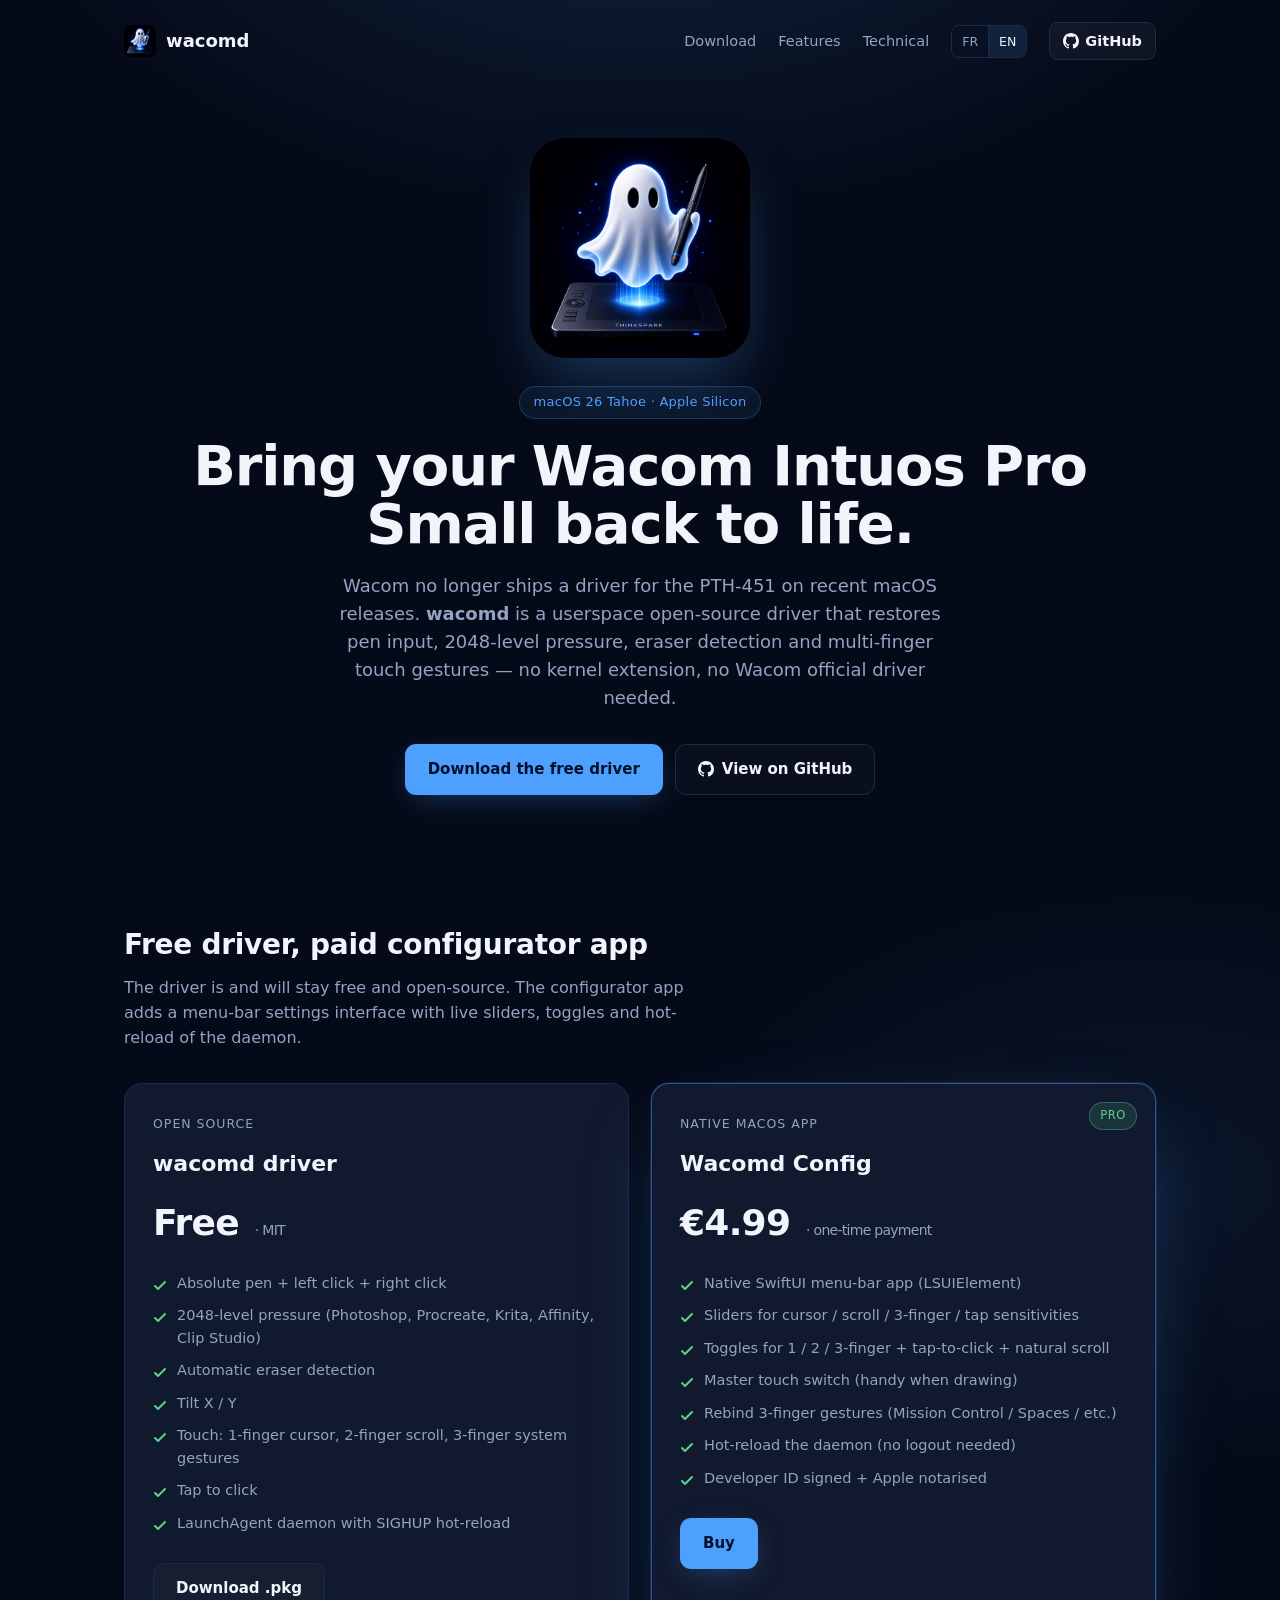
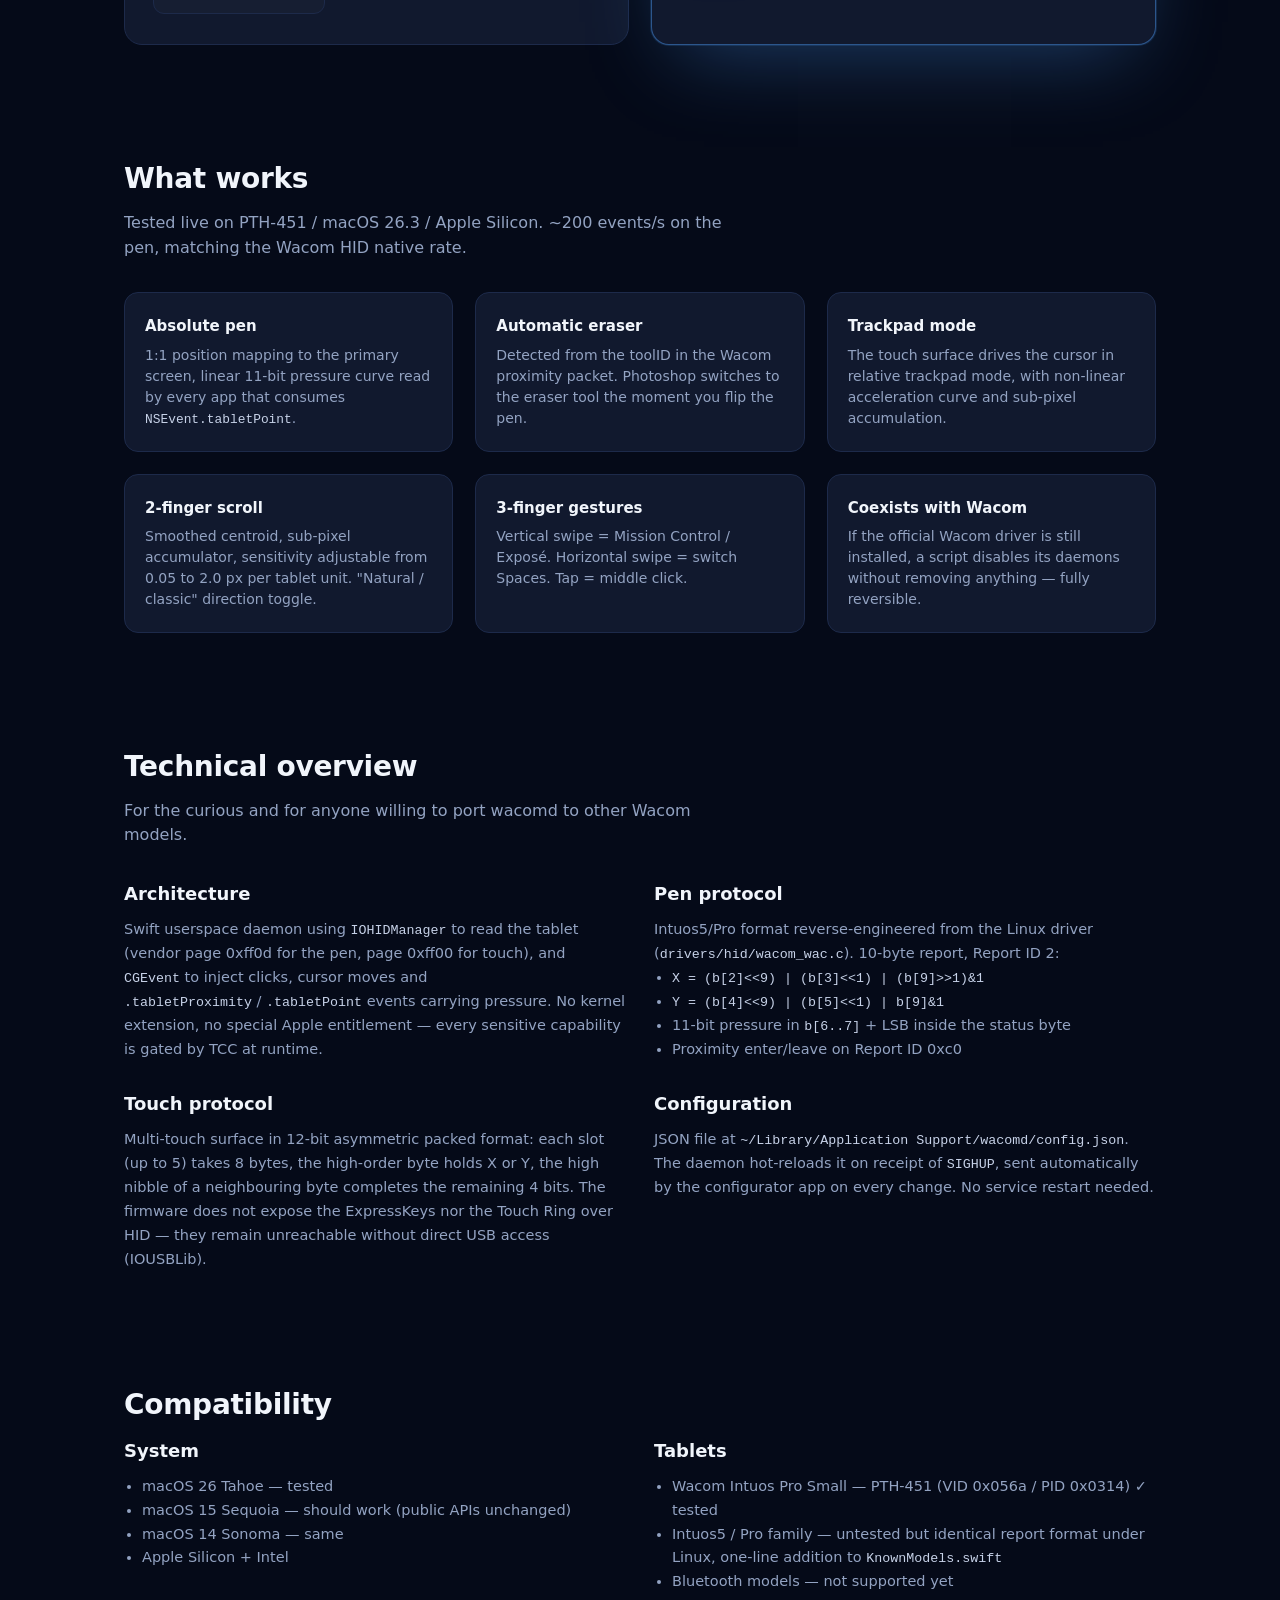
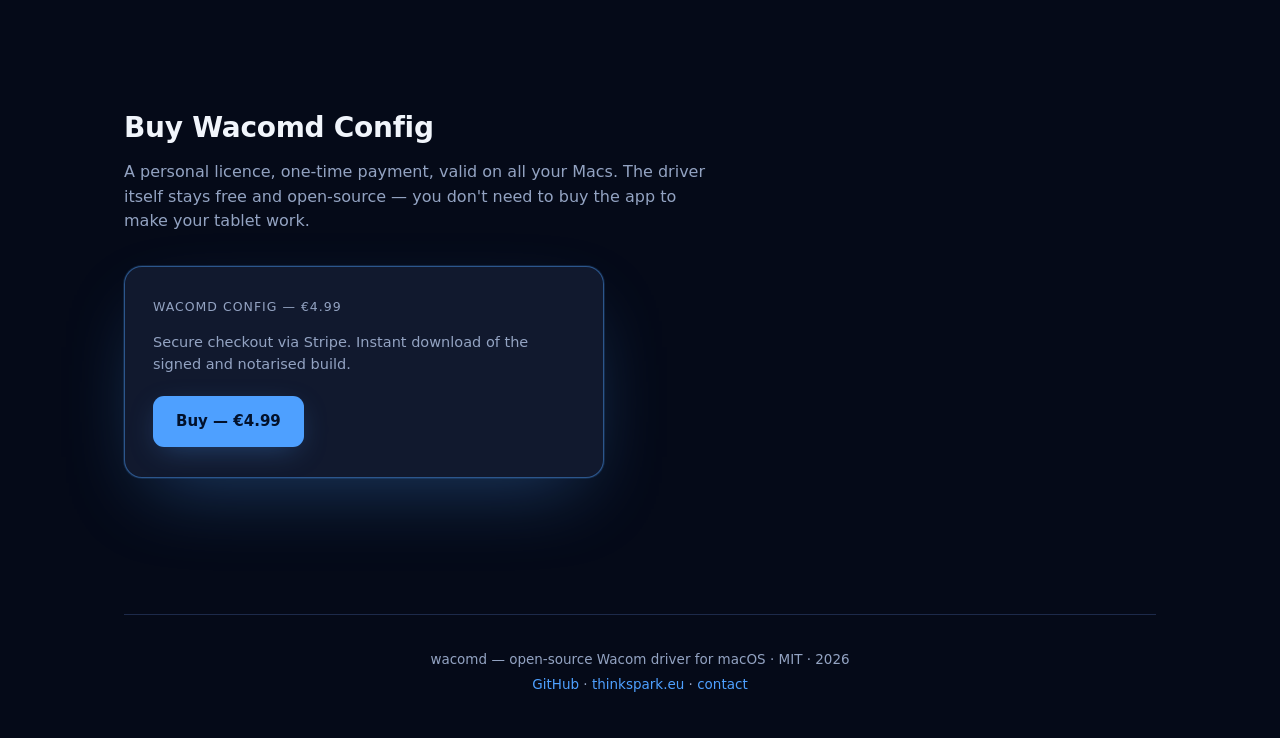
==== web/wacom_PTH-405_Driver/index.en.html @ 1474b5bf "v0.9.2: bilingual FR/EN landing page + prominent GitHub button User asked for the wacom_PTH-405_Driv" ====
<!doctype html>
<html lang="en">
<head>
<meta charset="utf-8">
<meta name="viewport" content="width=device-width,initial-scale=1">
<title>wacomd — open-source Wacom Intuos Pro Small driver for macOS Tahoe</title>
<meta name="description" content="Userspace open-source driver and configurator app for the Wacom Intuos Pro Small (PTH-451) on macOS 26 Tahoe. Pen, 2048-level pressure, eraser, 1/2/3-finger touch gestures.">
<meta property="og:title" content="wacomd — open-source Wacom PTH-451 driver for macOS Tahoe">
<meta property="og:description" content="Pen, pressure, multi-finger touch. Free driver, paid configurator app.">
<meta property="og:image" content="ghost.png">
<meta property="og:type" content="website">
<link rel="icon" href="ghost.png" type="image/png">
<link rel="alternate" hreflang="fr" href="./index.html">
<link rel="alternate" hreflang="en" href="./index.en.html">
<style>
  :root {
    --bg: #050a18;
    --bg-soft: #0c1428;
    --card: #11192e;
    --border: #1d2a4a;
    --accent: #4ea0ff;
    --accent-glow: rgba(78,160,255,0.35);
    --text: #f1f5fb;
    --muted: #93a3c2;
    --good: #59d28e;
  }
  * { box-sizing: border-box; margin: 0; padding: 0; }
  html { scroll-behavior: smooth; }
  body {
    font: 16px/1.55 -apple-system, BlinkMacSystemFont, "SF Pro Text", "Inter", system-ui, sans-serif;
    color: var(--text);
    background:
      radial-gradient(1100px 700px at 50% -200px, rgba(78,160,255,0.18), transparent 60%),
      radial-gradient(800px 500px at 90% 30%, rgba(78,160,255,0.08), transparent 60%),
      var(--bg);
    min-height: 100vh;
  }
  a { color: var(--accent); text-decoration: none; }
  a:hover { text-decoration: underline; }
  code, pre {
    font-family: ui-monospace, "SF Mono", "JetBrains Mono", Menlo, monospace;
    font-size: 0.92em;
    color: #c7d2e8;
  }
  pre {
    background: var(--bg-soft);
    border: 1px solid var(--border);
    border-radius: 10px;
    padding: 18px 20px;
    overflow-x: auto;
  }

  .wrap { max-width: 1080px; margin: 0 auto; padding: 0 24px; }
  header.top {
    padding: 22px 0;
    display: flex; align-items: center; justify-content: space-between;
  }
  header.top a.logo {
    display: flex; align-items: center; gap: 10px;
    color: var(--text); font-weight: 600; font-size: 18px;
  }
  header.top a.logo img { width: 32px; height: 32px; border-radius: 7px; }
  header.top nav { display: flex; gap: 22px; font-size: 14.5px; align-items: center; }
  header.top nav a { color: var(--muted); }
  header.top nav a:hover { color: var(--text); text-decoration: none; }
  header.top nav a.github {
    display: inline-flex; align-items: center; gap: 6px;
    color: var(--text);
    background: rgba(255,255,255,0.04);
    border: 1px solid var(--border);
    padding: 7px 13px;
    border-radius: 9px;
    font-weight: 600;
  }
  header.top nav a.github:hover { background: rgba(255,255,255,0.08); border-color: #2c3d63; }
  header.top nav a.github svg { width: 16px; height: 16px; }
  .lang-switch {
    display: inline-flex; gap: 0;
    border: 1px solid var(--border);
    border-radius: 8px;
    overflow: hidden;
    font-size: 12.5px;
  }
  .lang-switch a {
    color: var(--muted);
    padding: 6px 10px;
    border-right: 1px solid var(--border);
  }
  .lang-switch a:last-child { border-right: none; }
  .lang-switch a.active {
    color: var(--text);
    background: rgba(78,160,255,0.12);
  }

  .hero { padding: 56px 0 72px; text-align: center; }
  .hero .mascot {
    width: 220px; height: 220px;
    border-radius: 36px;
    box-shadow: 0 25px 60px -10px var(--accent-glow), 0 8px 24px rgba(0,0,0,0.5);
    margin: 0 auto 28px;
    display: block;
  }
  .hero .tag {
    display: inline-block;
    color: var(--accent);
    background: rgba(78,160,255,0.08);
    border: 1px solid rgba(78,160,255,0.25);
    border-radius: 999px;
    padding: 5px 14px;
    font-size: 13px;
    letter-spacing: 0.02em;
    margin-bottom: 18px;
  }
  .hero h1 {
    font-size: clamp(34px, 5vw, 56px);
    line-height: 1.05;
    letter-spacing: -0.02em;
    font-weight: 700;
    margin-bottom: 18px;
  }
  .hero p.lead {
    font-size: 18px;
    color: var(--muted);
    max-width: 640px;
    margin: 0 auto 32px;
  }
  .hero .ctas { display: flex; gap: 12px; justify-content: center; flex-wrap: wrap; }
  .btn {
    display: inline-flex; align-items: center; gap: 8px;
    padding: 13px 22px;
    border-radius: 11px;
    font-weight: 600;
    font-size: 15px;
    border: 1px solid transparent;
    transition: transform 0.08s ease, box-shadow 0.2s ease, background 0.2s ease;
  }
  .btn:hover { text-decoration: none; transform: translateY(-1px); }
  .btn-primary {
    background: var(--accent);
    color: #02112b;
    box-shadow: 0 8px 30px -8px var(--accent-glow);
  }
  .btn-primary:hover { background: #7bb6ff; }
  .btn-ghost {
    color: var(--text);
    border-color: var(--border);
    background: rgba(255,255,255,0.02);
  }
  .btn-ghost:hover { background: rgba(255,255,255,0.05); border-color: #2c3d63; }

  section { padding: 56px 0; }
  section h2 {
    font-size: 28px;
    font-weight: 700;
    letter-spacing: -0.01em;
    margin-bottom: 10px;
  }
  section .sub { color: var(--muted); margin-bottom: 32px; max-width: 600px; }

  .pricing { display: grid; grid-template-columns: 1fr 1fr; gap: 22px; }
  @media (max-width: 720px) { .pricing { grid-template-columns: 1fr; } }
  .price-card {
    background: var(--card);
    border: 1px solid var(--border);
    border-radius: 18px;
    padding: 30px 28px;
    position: relative;
  }
  .price-card .label {
    font-size: 12.5px;
    text-transform: uppercase;
    letter-spacing: 0.08em;
    color: var(--muted);
    margin-bottom: 14px;
  }
  .price-card h3 { font-size: 22px; margin-bottom: 8px; }
  .price-card .price {
    font-size: 36px; font-weight: 700; letter-spacing: -0.02em;
    margin: 14px 0;
  }
  .price-card .price small {
    font-size: 14px; font-weight: 400; color: var(--muted);
    margin-left: 4px;
  }
  .price-card ul { list-style: none; margin: 16px 0 24px; }
  .price-card ul li {
    color: var(--muted);
    padding: 5px 0 5px 24px;
    position: relative;
    font-size: 14.5px;
  }
  .price-card ul li::before {
    content: ""; position: absolute; left: 0; top: 12px;
    width: 14px; height: 14px;
    background: var(--good);
    -webkit-mask: url("data:image/svg+xml;utf8,<svg viewBox='0 0 14 14' xmlns='http://www.w3.org/2000/svg'><path d='M2 7l3 3 7-7' stroke='black' stroke-width='2' fill='none' stroke-linecap='round' stroke-linejoin='round'/></svg>") center/contain no-repeat;
            mask: url("data:image/svg+xml;utf8,<svg viewBox='0 0 14 14' xmlns='http://www.w3.org/2000/svg'><path d='M2 7l3 3 7-7' stroke='black' stroke-width='2' fill='none' stroke-linecap='round' stroke-linejoin='round'/></svg>") center/contain no-repeat;
  }
  .price-card.featured {
    border-color: rgba(78,160,255,0.45);
    box-shadow: 0 0 0 1px rgba(78,160,255,0.15), 0 30px 80px -25px var(--accent-glow);
  }
  .price-card .badge {
    position: absolute; top: 18px; right: 18px;
    background: rgba(89,210,142,0.15); color: var(--good);
    border: 1px solid rgba(89,210,142,0.35);
    border-radius: 999px;
    font-size: 11.5px; letter-spacing: 0.05em;
    padding: 4px 10px;
    text-transform: uppercase;
  }

  .features { display: grid; grid-template-columns: 1fr 1fr 1fr; gap: 22px; }
  @media (max-width: 720px) { .features { grid-template-columns: 1fr; } }
  .feature {
    background: var(--card);
    border: 1px solid var(--border);
    border-radius: 14px;
    padding: 22px 20px;
  }
  .feature h4 { font-size: 15px; margin-bottom: 6px; }
  .feature p { font-size: 14px; color: var(--muted); line-height: 1.5; }

  .tech-grid {
    display: grid; grid-template-columns: 1fr 1fr; gap: 28px;
  }
  @media (max-width: 720px) { .tech-grid { grid-template-columns: 1fr; } }
  .tech-grid h3 { font-size: 18px; margin-bottom: 10px; }
  .tech-grid p, .tech-grid li { font-size: 14.5px; color: var(--muted); line-height: 1.65; }
  .tech-grid ul { margin-left: 18px; }

  footer {
    border-top: 1px solid var(--border);
    margin-top: 80px;
    padding: 30px 0 40px;
    color: var(--muted);
    font-size: 13.5px;
    text-align: center;
  }
  footer p { margin: 4px 0; }
</style>
</head>
<body>

<div class="wrap">

  <header class="top">
    <a class="logo" href="#"><img src="ghost.png" alt=""> wacomd</a>
    <nav>
      <a href="#download">Download</a>
      <a href="#features">Features</a>
      <a href="#tech">Technical</a>
      <div class="lang-switch">
        <a href="index.html">FR</a>
        <a href="index.en.html" class="active">EN</a>
      </div>
      <a href="https://github.com/yanickb/wacomd" target="_blank" rel="noopener" class="github">
        <svg viewBox="0 0 16 16" fill="currentColor"><path d="M8 0C3.58 0 0 3.58 0 8c0 3.54 2.29 6.53 5.47 7.59.4.07.55-.17.55-.38 0-.19-.01-.82-.01-1.49-2.01.37-2.53-.49-2.69-.94-.09-.23-.48-.94-.82-1.13-.28-.15-.68-.52-.01-.53.63-.01 1.08.58 1.23.82.72 1.21 1.87.87 2.33.66.07-.52.28-.87.51-1.07-1.78-.2-3.64-.89-3.64-3.95 0-.87.31-1.59.82-2.15-.08-.2-.36-1.02.08-2.12 0 0 .67-.21 2.2.82.64-.18 1.32-.27 2-.27.68 0 1.36.09 2 .27 1.53-1.04 2.2-.82 2.2-.82.44 1.1.16 1.92.08 2.12.51.56.82 1.27.82 2.15 0 3.07-1.87 3.75-3.65 3.95.29.25.54.73.54 1.48 0 1.07-.01 1.93-.01 2.2 0 .21.15.46.55.38A8.013 8.013 0 0016 8c0-4.42-3.58-8-8-8z"/></svg>
        GitHub
      </a>
    </nav>
  </header>

  <section class="hero">
    <img class="mascot" src="ghost.png" alt="">
    <span class="tag">macOS 26 Tahoe · Apple Silicon</span>
    <h1>Bring your Wacom Intuos Pro Small back to life.</h1>
    <p class="lead">
      Wacom no longer ships a driver for the PTH-451 on recent macOS releases.
      <strong>wacomd</strong> is a userspace open-source driver that restores
      pen input, 2048-level pressure, eraser detection and multi-finger touch
      gestures — no kernel extension, no Wacom official driver needed.
    </p>
    <div class="ctas">
      <a class="btn btn-primary" href="#download">Download the free driver</a>
      <a class="btn btn-ghost" href="https://github.com/yanickb/wacomd" target="_blank" rel="noopener">
        <svg viewBox="0 0 16 16" fill="currentColor" style="width:16px;height:16px;"><path d="M8 0C3.58 0 0 3.58 0 8c0 3.54 2.29 6.53 5.47 7.59.4.07.55-.17.55-.38 0-.19-.01-.82-.01-1.49-2.01.37-2.53-.49-2.69-.94-.09-.23-.48-.94-.82-1.13-.28-.15-.68-.52-.01-.53.63-.01 1.08.58 1.23.82.72 1.21 1.87.87 2.33.66.07-.52.28-.87.51-1.07-1.78-.2-3.64-.89-3.64-3.95 0-.87.31-1.59.82-2.15-.08-.2-.36-1.02.08-2.12 0 0 .67-.21 2.2.82.64-.18 1.32-.27 2-.27.68 0 1.36.09 2 .27 1.53-1.04 2.2-.82 2.2-.82.44 1.1.16 1.92.08 2.12.51.56.82 1.27.82 2.15 0 3.07-1.87 3.75-3.65 3.95.29.25.54.73.54 1.48 0 1.07-.01 1.93-.01 2.2 0 .21.15.46.55.38A8.013 8.013 0 0016 8c0-4.42-3.58-8-8-8z"/></svg>
        View on GitHub
      </a>
    </div>
  </section>

  <section id="download">
    <h2>Free driver, paid configurator app</h2>
    <p class="sub">
      The driver is and will stay free and open-source. The configurator app
      adds a menu-bar settings interface with live sliders, toggles and
      hot-reload of the daemon.
    </p>

    <div class="pricing">

      <div class="price-card">
        <div class="label">Open Source</div>
        <h3>wacomd driver</h3>
        <div class="price">Free <small>· MIT</small></div>
        <ul>
          <li>Absolute pen + left click + right click</li>
          <li>2048-level pressure (Photoshop, Procreate, Krita, Affinity, Clip Studio)</li>
          <li>Automatic eraser detection</li>
          <li>Tilt X / Y</li>
          <li>Touch: 1-finger cursor, 2-finger scroll, 3-finger system gestures</li>
          <li>Tap to click</li>
          <li>LaunchAgent daemon with SIGHUP hot-reload</li>
        </ul>
        <a class="btn btn-ghost" href="wacomd-latest.pkg" download>Download&nbsp;.pkg</a>
      </div>

      <div class="price-card featured">
        <div class="badge">Pro</div>
        <div class="label">Native macOS app</div>
        <h3>Wacomd&nbsp;Config</h3>
        <div class="price">€4.99 <small>· one-time payment</small></div>
        <ul>
          <li>Native SwiftUI menu-bar app (LSUIElement)</li>
          <li>Sliders for cursor / scroll / 3-finger / tap sensitivities</li>
          <li>Toggles for 1 / 2 / 3-finger + tap-to-click + natural scroll</li>
          <li>Master touch switch (handy when drawing)</li>
          <li>Rebind 3-finger gestures (Mission Control / Spaces / etc.)</li>
          <li>Hot-reload the daemon (no logout needed)</li>
          <li>Developer ID signed + Apple notarised</li>
        </ul>
        <a class="btn btn-primary" href="#buy">Buy</a>
      </div>

    </div>
  </section>

  <section id="features">
    <h2>What works</h2>
    <p class="sub">Tested live on PTH-451 / macOS 26.3 / Apple Silicon. ~200 events/s on the pen, matching the Wacom HID native rate.</p>

    <div class="features">
      <div class="feature">
        <h4>Absolute pen</h4>
        <p>1:1 position mapping to the primary screen, linear 11-bit pressure curve read by every app that consumes <code>NSEvent.tabletPoint</code>.</p>
      </div>
      <div class="feature">
        <h4>Automatic eraser</h4>
        <p>Detected from the toolID in the Wacom proximity packet. Photoshop switches to the eraser tool the moment you flip the pen.</p>
      </div>
      <div class="feature">
        <h4>Trackpad mode</h4>
        <p>The touch surface drives the cursor in relative trackpad mode, with non-linear acceleration curve and sub-pixel accumulation.</p>
      </div>
      <div class="feature">
        <h4>2-finger scroll</h4>
        <p>Smoothed centroid, sub-pixel accumulator, sensitivity adjustable from 0.05 to 2.0 px per tablet unit. "Natural / classic" direction toggle.</p>
      </div>
      <div class="feature">
        <h4>3-finger gestures</h4>
        <p>Vertical swipe = Mission Control / Exposé. Horizontal swipe = switch Spaces. Tap = middle click.</p>
      </div>
      <div class="feature">
        <h4>Coexists with Wacom</h4>
        <p>If the official Wacom driver is still installed, a script disables its daemons without removing anything — fully reversible.</p>
      </div>
    </div>
  </section>

  <section id="tech">
    <h2>Technical overview</h2>
    <p class="sub">For the curious and for anyone willing to port wacomd to other Wacom models.</p>

    <div class="tech-grid">

      <div>
        <h3>Architecture</h3>
        <p>
          Swift userspace daemon using <code>IOHIDManager</code> to read the
          tablet (vendor page 0xff0d for the pen, page 0xff00 for touch),
          and <code>CGEvent</code> to inject clicks, cursor moves and
          <code>.tabletProximity</code>&nbsp;/&nbsp;<code>.tabletPoint</code>
          events carrying pressure. No kernel extension, no special Apple
          entitlement — every sensitive capability is gated by TCC at runtime.
        </p>
      </div>

      <div>
        <h3>Pen protocol</h3>
        <p>
          Intuos5/Pro format reverse-engineered from the Linux driver
          (<code>drivers/hid/wacom_wac.c</code>). 10-byte report, Report ID 2:
        </p>
        <ul>
          <li><code>X = (b[2]&lt;&lt;9) | (b[3]&lt;&lt;1) | (b[9]&gt;&gt;1)&amp;1</code></li>
          <li><code>Y = (b[4]&lt;&lt;9) | (b[5]&lt;&lt;1) | b[9]&amp;1</code></li>
          <li>11-bit pressure in <code>b[6..7]</code> + LSB inside the status byte</li>
          <li>Proximity enter/leave on Report ID 0xc0</li>
        </ul>
      </div>

      <div>
        <h3>Touch protocol</h3>
        <p>
          Multi-touch surface in 12-bit asymmetric packed format: each slot
          (up to 5) takes 8 bytes, the high-order byte holds X or Y, the
          high nibble of a neighbouring byte completes the remaining 4 bits.
          The firmware does not expose the ExpressKeys nor the Touch Ring
          over HID — they remain unreachable without direct USB access
          (IOUSBLib).
        </p>
      </div>

      <div>
        <h3>Configuration</h3>
        <p>
          JSON file at <code>~/Library/Application Support/wacomd/config.json</code>.
          The daemon hot-reloads it on receipt of <code>SIGHUP</code>, sent
          automatically by the configurator app on every change.
          No service restart needed.
        </p>
      </div>

    </div>
  </section>

  <section>
    <h2>Compatibility</h2>
    <div class="tech-grid">
      <div>
        <h3>System</h3>
        <ul>
          <li>macOS&nbsp;26 Tahoe — tested</li>
          <li>macOS&nbsp;15 Sequoia — should work (public APIs unchanged)</li>
          <li>macOS&nbsp;14 Sonoma — same</li>
          <li>Apple Silicon&nbsp;+ Intel</li>
        </ul>
      </div>
      <div>
        <h3>Tablets</h3>
        <ul>
          <li>Wacom Intuos Pro Small — PTH-451 (VID 0x056a / PID 0x0314) ✓ tested</li>
          <li>Intuos5&nbsp;/&nbsp;Pro family — untested but identical report format under Linux, one-line addition to <code>KnownModels.swift</code></li>
          <li>Bluetooth models — not supported yet</li>
        </ul>
      </div>
    </div>
  </section>

  <section id="buy">
    <h2>Buy Wacomd Config</h2>
    <p class="sub">
      A personal licence, one-time payment, valid on all your Macs.
      The driver itself stays free and open-source — you don't need to buy
      the app to make your tablet work.
    </p>
    <div class="price-card featured" style="max-width: 480px;">
      <div class="label">Wacomd Config — €4.99</div>
      <p style="color: var(--muted); font-size: 14.5px; margin-top: 6px;">
        Secure checkout via Stripe.
        Instant download of the signed and notarised build.
      </p>
      <a class="btn btn-primary" style="margin-top: 20px;" href="https://buy.stripe.com/PLACEHOLDER_LINK">Buy — €4.99</a>
    </div>
  </section>

  <footer>
    <p>wacomd — open-source Wacom driver for macOS · MIT · 2026</p>
    <p>
      <a href="https://github.com/yanickb/wacomd">GitHub</a> ·
      <a href="https://app.thinkspark.eu/">thinkspark.eu</a> ·
      <a href="mailto:yanick.blancho@gmail.com">contact</a>
    </p>
  </footer>

</div>

</body>
</html>
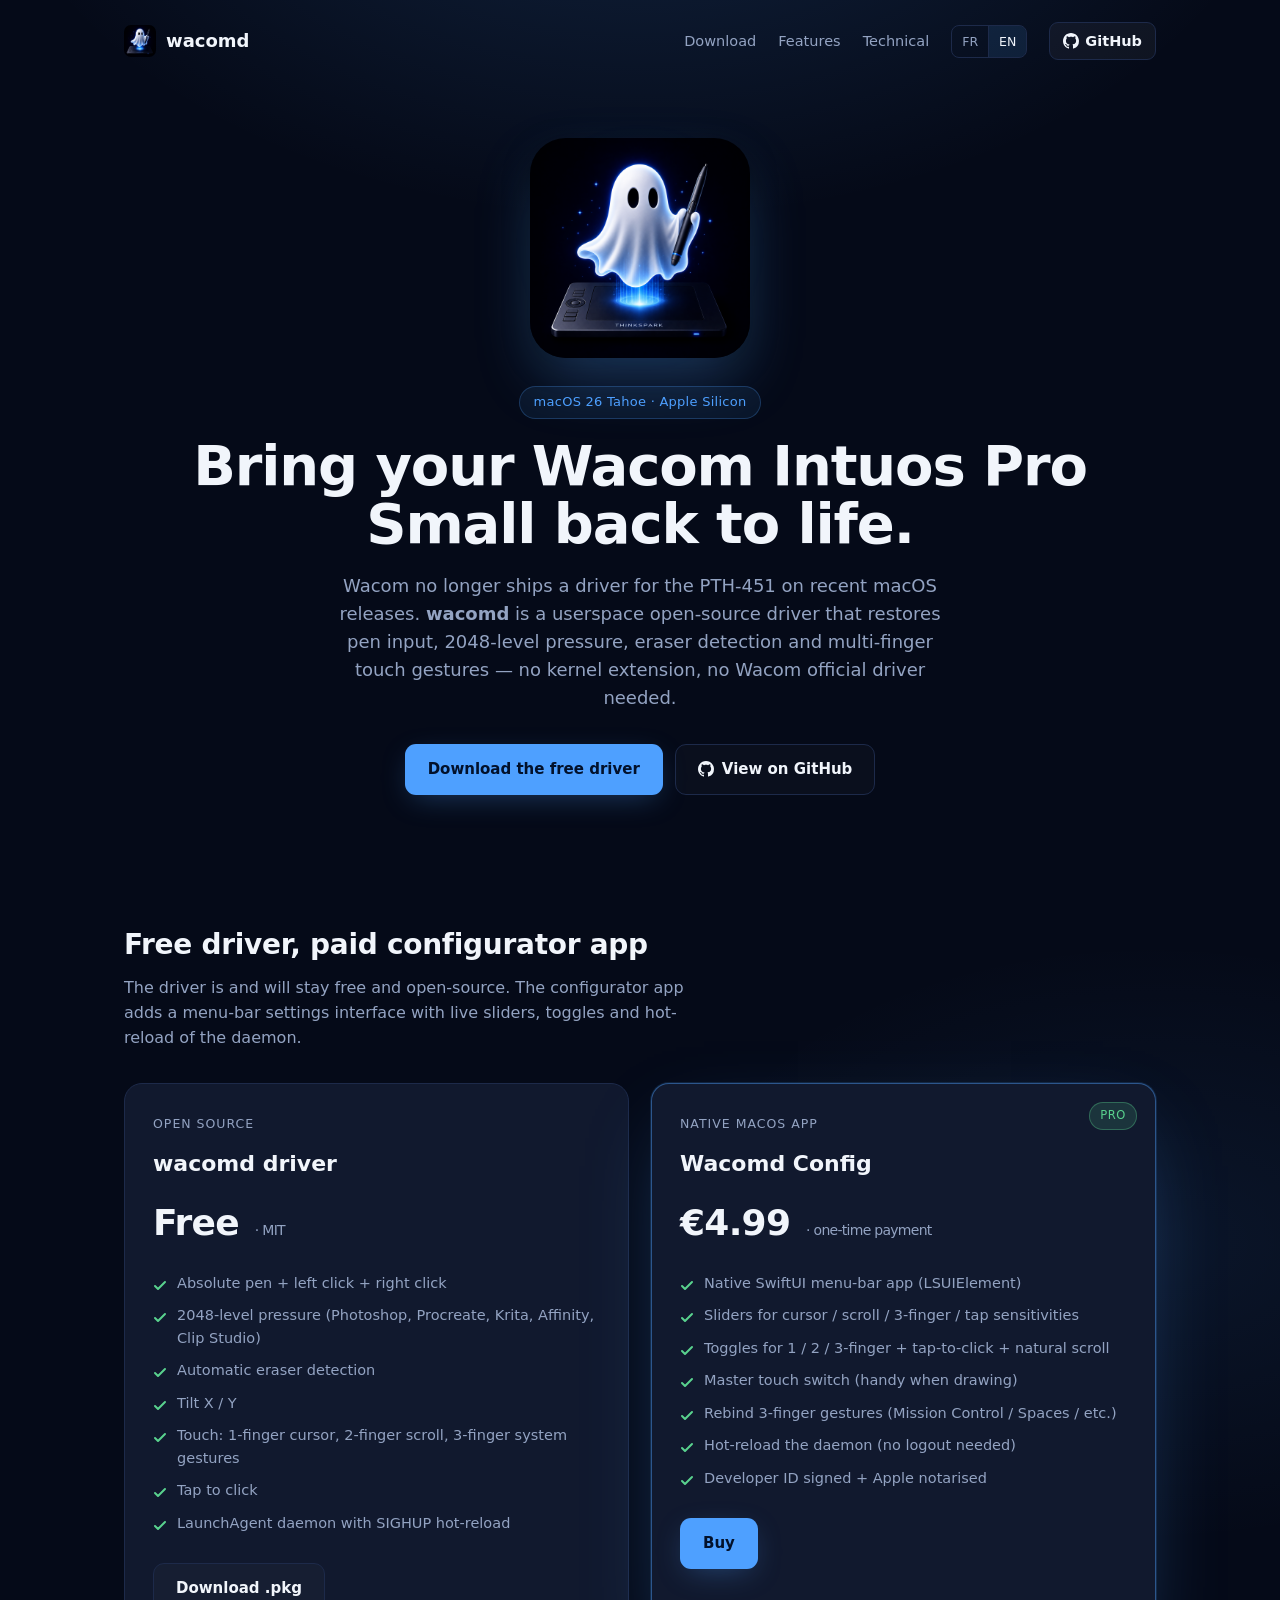
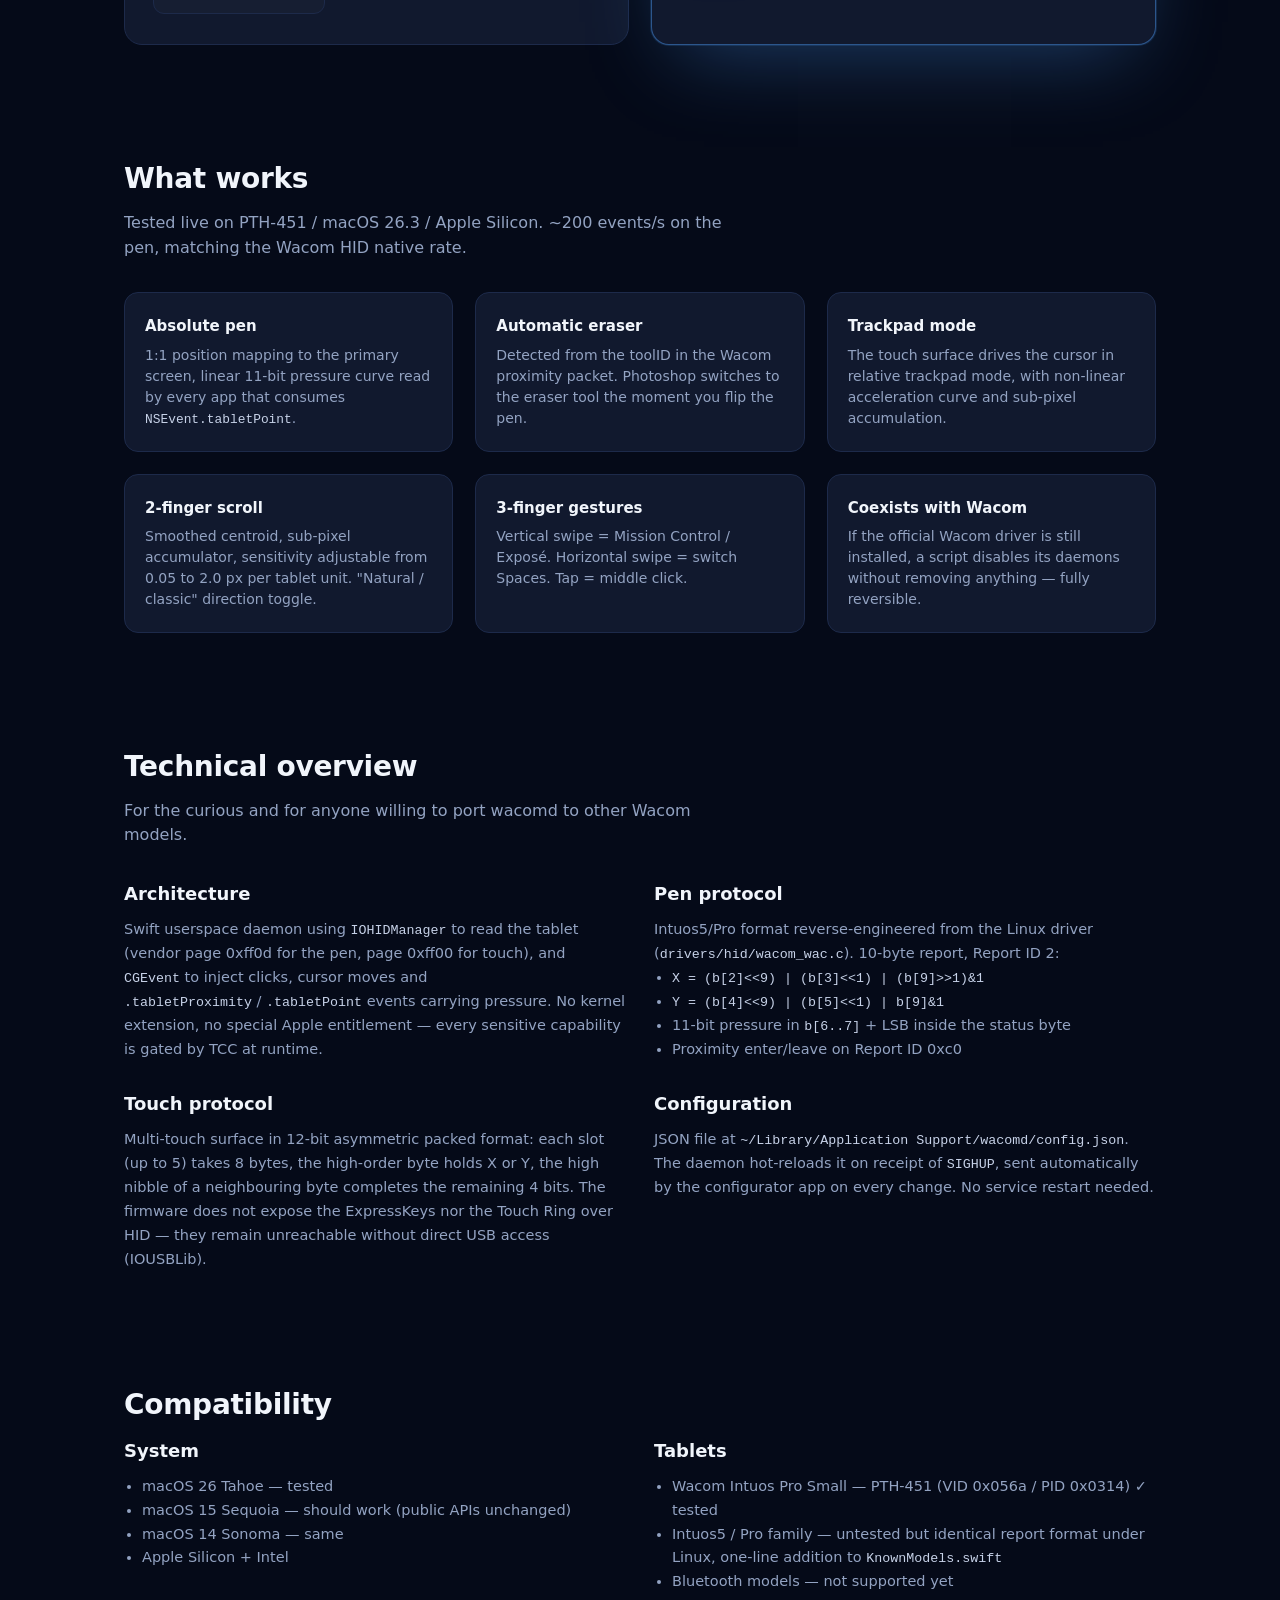
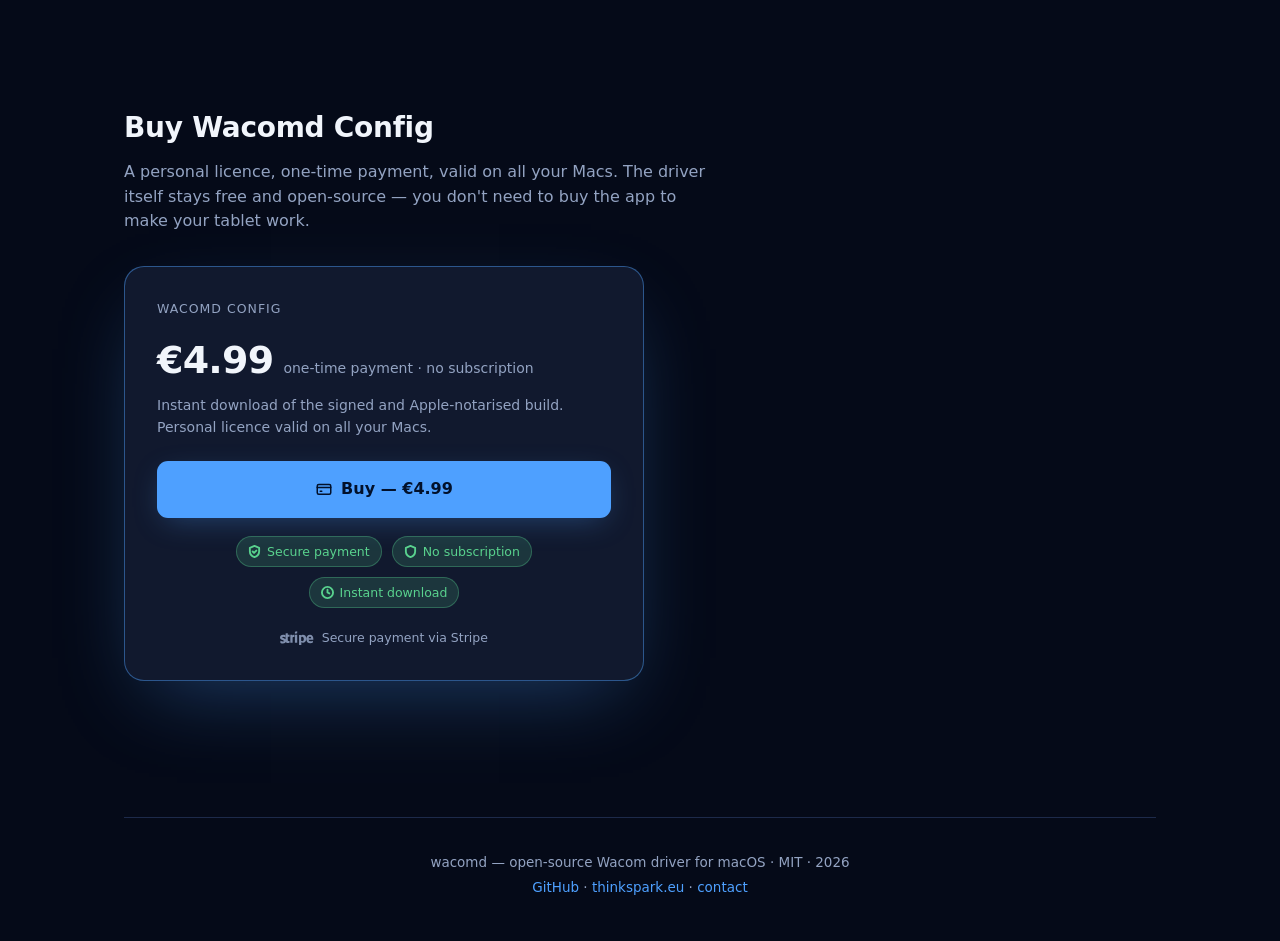
==== commit 3ce4be42: "v0.9.3: landing polish — elegant animations + Stripe wiring Major UI/UX pass on the wacom_PTH-405_Dr" ====
--- a/web/wacom_PTH-405_Driver/index.en.html
+++ b/web/wacom_PTH-405_Driver/index.en.html
@@ -9,236 +9,12 @@
 <meta property="og:description" content="Pen, pressure, multi-finger touch. Free driver, paid configurator app.">
 <meta property="og:image" content="ghost.png">
 <meta property="og:type" content="website">
+<meta name="theme-color" content="#050a18">
 <link rel="icon" href="ghost.png" type="image/png">
 <link rel="alternate" hreflang="fr" href="./index.html">
 <link rel="alternate" hreflang="en" href="./index.en.html">
-<style>
-  :root {
-    --bg: #050a18;
-    --bg-soft: #0c1428;
-    --card: #11192e;
-    --border: #1d2a4a;
-    --accent: #4ea0ff;
-    --accent-glow: rgba(78,160,255,0.35);
-    --text: #f1f5fb;
-    --muted: #93a3c2;
-    --good: #59d28e;
-  }
-  * { box-sizing: border-box; margin: 0; padding: 0; }
-  html { scroll-behavior: smooth; }
-  body {
-    font: 16px/1.55 -apple-system, BlinkMacSystemFont, "SF Pro Text", "Inter", system-ui, sans-serif;
-    color: var(--text);
-    background:
-      radial-gradient(1100px 700px at 50% -200px, rgba(78,160,255,0.18), transparent 60%),
-      radial-gradient(800px 500px at 90% 30%, rgba(78,160,255,0.08), transparent 60%),
-      var(--bg);
-    min-height: 100vh;
-  }
-  a { color: var(--accent); text-decoration: none; }
-  a:hover { text-decoration: underline; }
-  code, pre {
-    font-family: ui-monospace, "SF Mono", "JetBrains Mono", Menlo, monospace;
-    font-size: 0.92em;
-    color: #c7d2e8;
-  }
-  pre {
-    background: var(--bg-soft);
-    border: 1px solid var(--border);
-    border-radius: 10px;
-    padding: 18px 20px;
-    overflow-x: auto;
-  }
-
-  .wrap { max-width: 1080px; margin: 0 auto; padding: 0 24px; }
-  header.top {
-    padding: 22px 0;
-    display: flex; align-items: center; justify-content: space-between;
-  }
-  header.top a.logo {
-    display: flex; align-items: center; gap: 10px;
-    color: var(--text); font-weight: 600; font-size: 18px;
-  }
-  header.top a.logo img { width: 32px; height: 32px; border-radius: 7px; }
-  header.top nav { display: flex; gap: 22px; font-size: 14.5px; align-items: center; }
-  header.top nav a { color: var(--muted); }
-  header.top nav a:hover { color: var(--text); text-decoration: none; }
-  header.top nav a.github {
-    display: inline-flex; align-items: center; gap: 6px;
-    color: var(--text);
-    background: rgba(255,255,255,0.04);
-    border: 1px solid var(--border);
-    padding: 7px 13px;
-    border-radius: 9px;
-    font-weight: 600;
-  }
-  header.top nav a.github:hover { background: rgba(255,255,255,0.08); border-color: #2c3d63; }
-  header.top nav a.github svg { width: 16px; height: 16px; }
-  .lang-switch {
-    display: inline-flex; gap: 0;
-    border: 1px solid var(--border);
-    border-radius: 8px;
-    overflow: hidden;
-    font-size: 12.5px;
-  }
-  .lang-switch a {
-    color: var(--muted);
-    padding: 6px 10px;
-    border-right: 1px solid var(--border);
-  }
-  .lang-switch a:last-child { border-right: none; }
-  .lang-switch a.active {
-    color: var(--text);
-    background: rgba(78,160,255,0.12);
-  }
-
-  .hero { padding: 56px 0 72px; text-align: center; }
-  .hero .mascot {
-    width: 220px; height: 220px;
-    border-radius: 36px;
-    box-shadow: 0 25px 60px -10px var(--accent-glow), 0 8px 24px rgba(0,0,0,0.5);
-    margin: 0 auto 28px;
-    display: block;
-  }
-  .hero .tag {
-    display: inline-block;
-    color: var(--accent);
-    background: rgba(78,160,255,0.08);
-    border: 1px solid rgba(78,160,255,0.25);
-    border-radius: 999px;
-    padding: 5px 14px;
-    font-size: 13px;
-    letter-spacing: 0.02em;
-    margin-bottom: 18px;
-  }
-  .hero h1 {
-    font-size: clamp(34px, 5vw, 56px);
-    line-height: 1.05;
-    letter-spacing: -0.02em;
-    font-weight: 700;
-    margin-bottom: 18px;
-  }
-  .hero p.lead {
-    font-size: 18px;
-    color: var(--muted);
-    max-width: 640px;
-    margin: 0 auto 32px;
-  }
-  .hero .ctas { display: flex; gap: 12px; justify-content: center; flex-wrap: wrap; }
-  .btn {
-    display: inline-flex; align-items: center; gap: 8px;
-    padding: 13px 22px;
-    border-radius: 11px;
-    font-weight: 600;
-    font-size: 15px;
-    border: 1px solid transparent;
-    transition: transform 0.08s ease, box-shadow 0.2s ease, background 0.2s ease;
-  }
-  .btn:hover { text-decoration: none; transform: translateY(-1px); }
-  .btn-primary {
-    background: var(--accent);
-    color: #02112b;
-    box-shadow: 0 8px 30px -8px var(--accent-glow);
-  }
-  .btn-primary:hover { background: #7bb6ff; }
-  .btn-ghost {
-    color: var(--text);
-    border-color: var(--border);
-    background: rgba(255,255,255,0.02);
-  }
-  .btn-ghost:hover { background: rgba(255,255,255,0.05); border-color: #2c3d63; }
-
-  section { padding: 56px 0; }
-  section h2 {
-    font-size: 28px;
-    font-weight: 700;
-    letter-spacing: -0.01em;
-    margin-bottom: 10px;
-  }
-  section .sub { color: var(--muted); margin-bottom: 32px; max-width: 600px; }
-
-  .pricing { display: grid; grid-template-columns: 1fr 1fr; gap: 22px; }
-  @media (max-width: 720px) { .pricing { grid-template-columns: 1fr; } }
-  .price-card {
-    background: var(--card);
-    border: 1px solid var(--border);
-    border-radius: 18px;
-    padding: 30px 28px;
-    position: relative;
-  }
-  .price-card .label {
-    font-size: 12.5px;
-    text-transform: uppercase;
-    letter-spacing: 0.08em;
-    color: var(--muted);
-    margin-bottom: 14px;
-  }
-  .price-card h3 { font-size: 22px; margin-bottom: 8px; }
-  .price-card .price {
-    font-size: 36px; font-weight: 700; letter-spacing: -0.02em;
-    margin: 14px 0;
-  }
-  .price-card .price small {
-    font-size: 14px; font-weight: 400; color: var(--muted);
-    margin-left: 4px;
-  }
-  .price-card ul { list-style: none; margin: 16px 0 24px; }
-  .price-card ul li {
-    color: var(--muted);
-    padding: 5px 0 5px 24px;
-    position: relative;
-    font-size: 14.5px;
-  }
-  .price-card ul li::before {
-    content: ""; position: absolute; left: 0; top: 12px;
-    width: 14px; height: 14px;
-    background: var(--good);
-    -webkit-mask: url("data:image/svg+xml;utf8,<svg viewBox='0 0 14 14' xmlns='http://www.w3.org/2000/svg'><path d='M2 7l3 3 7-7' stroke='black' stroke-width='2' fill='none' stroke-linecap='round' stroke-linejoin='round'/></svg>") center/contain no-repeat;
-            mask: url("data:image/svg+xml;utf8,<svg viewBox='0 0 14 14' xmlns='http://www.w3.org/2000/svg'><path d='M2 7l3 3 7-7' stroke='black' stroke-width='2' fill='none' stroke-linecap='round' stroke-linejoin='round'/></svg>") center/contain no-repeat;
-  }
-  .price-card.featured {
-    border-color: rgba(78,160,255,0.45);
-    box-shadow: 0 0 0 1px rgba(78,160,255,0.15), 0 30px 80px -25px var(--accent-glow);
-  }
-  .price-card .badge {
-    position: absolute; top: 18px; right: 18px;
-    background: rgba(89,210,142,0.15); color: var(--good);
-    border: 1px solid rgba(89,210,142,0.35);
-    border-radius: 999px;
-    font-size: 11.5px; letter-spacing: 0.05em;
-    padding: 4px 10px;
-    text-transform: uppercase;
-  }
-
-  .features { display: grid; grid-template-columns: 1fr 1fr 1fr; gap: 22px; }
-  @media (max-width: 720px) { .features { grid-template-columns: 1fr; } }
-  .feature {
-    background: var(--card);
-    border: 1px solid var(--border);
-    border-radius: 14px;
-    padding: 22px 20px;
-  }
-  .feature h4 { font-size: 15px; margin-bottom: 6px; }
-  .feature p { font-size: 14px; color: var(--muted); line-height: 1.5; }
-
-  .tech-grid {
-    display: grid; grid-template-columns: 1fr 1fr; gap: 28px;
-  }
-  @media (max-width: 720px) { .tech-grid { grid-template-columns: 1fr; } }
-  .tech-grid h3 { font-size: 18px; margin-bottom: 10px; }
-  .tech-grid p, .tech-grid li { font-size: 14.5px; color: var(--muted); line-height: 1.65; }
-  .tech-grid ul { margin-left: 18px; }
-
-  footer {
-    border-top: 1px solid var(--border);
-    margin-top: 80px;
-    padding: 30px 0 40px;
-    color: var(--muted);
-    font-size: 13.5px;
-    text-align: center;
-  }
-  footer p { margin: 4px 0; }
-</style>
+<link rel="preload" href="ghost.png" as="image">
+<link rel="stylesheet" href="styles.css">
 </head>
 <body>
 
@@ -254,15 +30,18 @@
         <a href="index.html">FR</a>
         <a href="index.en.html" class="active">EN</a>
       </div>
-      <a href="https://github.com/yanickb/wacomd" target="_blank" rel="noopener" class="github">
-        <svg viewBox="0 0 16 16" fill="currentColor"><path d="M8 0C3.58 0 0 3.58 0 8c0 3.54 2.29 6.53 5.47 7.59.4.07.55-.17.55-.38 0-.19-.01-.82-.01-1.49-2.01.37-2.53-.49-2.69-.94-.09-.23-.48-.94-.82-1.13-.28-.15-.68-.52-.01-.53.63-.01 1.08.58 1.23.82.72 1.21 1.87.87 2.33.66.07-.52.28-.87.51-1.07-1.78-.2-3.64-.89-3.64-3.95 0-.87.31-1.59.82-2.15-.08-.2-.36-1.02.08-2.12 0 0 .67-.21 2.2.82.64-.18 1.32-.27 2-.27.68 0 1.36.09 2 .27 1.53-1.04 2.2-.82 2.2-.82.44 1.1.16 1.92.08 2.12.51.56.82 1.27.82 2.15 0 3.07-1.87 3.75-3.65 3.95.29.25.54.73.54 1.48 0 1.07-.01 1.93-.01 2.2 0 .21.15.46.55.38A8.013 8.013 0 0016 8c0-4.42-3.58-8-8-8z"/></svg>
+      <a href="https://github.com/yanickb/wacomd" target="_blank" rel="noopener" class="github" aria-label="View on GitHub">
+        <svg viewBox="0 0 16 16" fill="currentColor" aria-hidden="true"><path d="M8 0C3.58 0 0 3.58 0 8c0 3.54 2.29 6.53 5.47 7.59.4.07.55-.17.55-.38 0-.19-.01-.82-.01-1.49-2.01.37-2.53-.49-2.69-.94-.09-.23-.48-.94-.82-1.13-.28-.15-.68-.52-.01-.53.63-.01 1.08.58 1.23.82.72 1.21 1.87.87 2.33.66.07-.52.28-.87.51-1.07-1.78-.2-3.64-.89-3.64-3.95 0-.87.31-1.59.82-2.15-.08-.2-.36-1.02.08-2.12 0 0 .67-.21 2.2.82.64-.18 1.32-.27 2-.27.68 0 1.36.09 2 .27 1.53-1.04 2.2-.82 2.2-.82.44 1.1.16 1.92.08 2.12.51.56.82 1.27.82 2.15 0 3.07-1.87 3.75-3.65 3.95.29.25.54.73.54 1.48 0 1.07-.01 1.93-.01 2.2 0 .21.15.46.55.38A8.013 8.013 0 0016 8c0-4.42-3.58-8-8-8z"/></svg>
         GitHub
       </a>
     </nav>
   </header>
 
   <section class="hero">
-    <img class="mascot" src="ghost.png" alt="">
+    <div class="mascot-wrap">
+      <div class="mascot-halo" aria-hidden="true"></div>
+      <img class="mascot" src="ghost.png" alt="" width="220" height="220">
+    </div>
     <span class="tag">macOS 26 Tahoe · Apple Silicon</span>
     <h1>Bring your Wacom Intuos Pro Small back to life.</h1>
     <p class="lead">
@@ -274,15 +53,15 @@
     <div class="ctas">
       <a class="btn btn-primary" href="#download">Download the free driver</a>
       <a class="btn btn-ghost" href="https://github.com/yanickb/wacomd" target="_blank" rel="noopener">
-        <svg viewBox="0 0 16 16" fill="currentColor" style="width:16px;height:16px;"><path d="M8 0C3.58 0 0 3.58 0 8c0 3.54 2.29 6.53 5.47 7.59.4.07.55-.17.55-.38 0-.19-.01-.82-.01-1.49-2.01.37-2.53-.49-2.69-.94-.09-.23-.48-.94-.82-1.13-.28-.15-.68-.52-.01-.53.63-.01 1.08.58 1.23.82.72 1.21 1.87.87 2.33.66.07-.52.28-.87.51-1.07-1.78-.2-3.64-.89-3.64-3.95 0-.87.31-1.59.82-2.15-.08-.2-.36-1.02.08-2.12 0 0 .67-.21 2.2.82.64-.18 1.32-.27 2-.27.68 0 1.36.09 2 .27 1.53-1.04 2.2-.82 2.2-.82.44 1.1.16 1.92.08 2.12.51.56.82 1.27.82 2.15 0 3.07-1.87 3.75-3.65 3.95.29.25.54.73.54 1.48 0 1.07-.01 1.93-.01 2.2 0 .21.15.46.55.38A8.013 8.013 0 0016 8c0-4.42-3.58-8-8-8z"/></svg>
+        <svg viewBox="0 0 16 16" fill="currentColor" style="width:16px;height:16px;" aria-hidden="true"><path d="M8 0C3.58 0 0 3.58 0 8c0 3.54 2.29 6.53 5.47 7.59.4.07.55-.17.55-.38 0-.19-.01-.82-.01-1.49-2.01.37-2.53-.49-2.69-.94-.09-.23-.48-.94-.82-1.13-.28-.15-.68-.52-.01-.53.63-.01 1.08.58 1.23.82.72 1.21 1.87.87 2.33.66.07-.52.28-.87.51-1.07-1.78-.2-3.64-.89-3.64-3.95 0-.87.31-1.59.82-2.15-.08-.2-.36-1.02.08-2.12 0 0 .67-.21 2.2.82.64-.18 1.32-.27 2-.27.68 0 1.36.09 2 .27 1.53-1.04 2.2-.82 2.2-.82.44 1.1.16 1.92.08 2.12.51.56.82 1.27.82 2.15 0 3.07-1.87 3.75-3.65 3.95.29.25.54.73.54 1.48 0 1.07-.01 1.93-.01 2.2 0 .21.15.46.55.38A8.013 8.013 0 0016 8c0-4.42-3.58-8-8-8z"/></svg>
         View on GitHub
       </a>
     </div>
   </section>
 
   <section id="download">
-    <h2>Free driver, paid configurator app</h2>
-    <p class="sub">
+    <h2 class="reveal">Free driver, paid configurator app</h2>
+    <p class="sub reveal">
       The driver is and will stay free and open-source. The configurator app
       adds a menu-bar settings interface with live sliders, toggles and
       hot-reload of the daemon.
@@ -290,7 +69,7 @@
 
     <div class="pricing">
 
-      <div class="price-card">
+      <div class="price-card reveal">
         <div class="label">Open Source</div>
         <h3>wacomd driver</h3>
         <div class="price">Free <small>· MIT</small></div>
@@ -306,7 +85,7 @@
         <a class="btn btn-ghost" href="wacomd-latest.pkg" download>Download&nbsp;.pkg</a>
       </div>
 
-      <div class="price-card featured">
+      <div class="price-card featured reveal">
         <div class="badge">Pro</div>
         <div class="label">Native macOS app</div>
         <h3>Wacomd&nbsp;Config</h3>
@@ -327,31 +106,31 @@
   </section>
 
   <section id="features">
-    <h2>What works</h2>
-    <p class="sub">Tested live on PTH-451 / macOS 26.3 / Apple Silicon. ~200 events/s on the pen, matching the Wacom HID native rate.</p>
+    <h2 class="reveal">What works</h2>
+    <p class="sub reveal">Tested live on PTH-451 / macOS 26.3 / Apple Silicon. ~200 events/s on the pen, matching the Wacom HID native rate.</p>
 
     <div class="features">
-      <div class="feature">
+      <div class="feature reveal">
         <h4>Absolute pen</h4>
         <p>1:1 position mapping to the primary screen, linear 11-bit pressure curve read by every app that consumes <code>NSEvent.tabletPoint</code>.</p>
       </div>
-      <div class="feature">
+      <div class="feature reveal">
         <h4>Automatic eraser</h4>
         <p>Detected from the toolID in the Wacom proximity packet. Photoshop switches to the eraser tool the moment you flip the pen.</p>
       </div>
-      <div class="feature">
+      <div class="feature reveal">
         <h4>Trackpad mode</h4>
         <p>The touch surface drives the cursor in relative trackpad mode, with non-linear acceleration curve and sub-pixel accumulation.</p>
       </div>
-      <div class="feature">
+      <div class="feature reveal">
         <h4>2-finger scroll</h4>
         <p>Smoothed centroid, sub-pixel accumulator, sensitivity adjustable from 0.05 to 2.0 px per tablet unit. "Natural / classic" direction toggle.</p>
       </div>
-      <div class="feature">
+      <div class="feature reveal">
         <h4>3-finger gestures</h4>
         <p>Vertical swipe = Mission Control / Exposé. Horizontal swipe = switch Spaces. Tap = middle click.</p>
       </div>
-      <div class="feature">
+      <div class="feature reveal">
         <h4>Coexists with Wacom</h4>
         <p>If the official Wacom driver is still installed, a script disables its daemons without removing anything — fully reversible.</p>
       </div>
@@ -359,12 +138,11 @@
   </section>
 
   <section id="tech">
-    <h2>Technical overview</h2>
-    <p class="sub">For the curious and for anyone willing to port wacomd to other Wacom models.</p>
+    <h2 class="reveal">Technical overview</h2>
+    <p class="sub reveal">For the curious and for anyone willing to port wacomd to other Wacom models.</p>
 
     <div class="tech-grid">
-
-      <div>
+      <div class="reveal">
         <h3>Architecture</h3>
         <p>
           Swift userspace daemon using <code>IOHIDManager</code> to read the
@@ -375,8 +153,7 @@
           entitlement — every sensitive capability is gated by TCC at runtime.
         </p>
       </div>
-
-      <div>
+      <div class="reveal">
         <h3>Pen protocol</h3>
         <p>
           Intuos5/Pro format reverse-engineered from the Linux driver
@@ -389,8 +166,7 @@
           <li>Proximity enter/leave on Report ID 0xc0</li>
         </ul>
       </div>
-
-      <div>
+      <div class="reveal">
         <h3>Touch protocol</h3>
         <p>
           Multi-touch surface in 12-bit asymmetric packed format: each slot
@@ -401,8 +177,7 @@
           (IOUSBLib).
         </p>
       </div>
-
-      <div>
+      <div class="reveal">
         <h3>Configuration</h3>
         <p>
           JSON file at <code>~/Library/Application Support/wacomd/config.json</code>.
@@ -411,14 +186,13 @@
           No service restart needed.
         </p>
       </div>
-
     </div>
   </section>
 
   <section>
-    <h2>Compatibility</h2>
+    <h2 class="reveal">Compatibility</h2>
     <div class="tech-grid">
-      <div>
+      <div class="reveal">
         <h3>System</h3>
         <ul>
           <li>macOS&nbsp;26 Tahoe — tested</li>
@@ -427,7 +201,7 @@
           <li>Apple Silicon&nbsp;+ Intel</li>
         </ul>
       </div>
-      <div>
+      <div class="reveal">
         <h3>Tablets</h3>
         <ul>
           <li>Wacom Intuos Pro Small — PTH-451 (VID 0x056a / PID 0x0314) ✓ tested</li>
@@ -439,19 +213,62 @@
   </section>
 
   <section id="buy">
-    <h2>Buy Wacomd Config</h2>
-    <p class="sub">
+    <h2 class="reveal">Buy Wacomd Config</h2>
+    <p class="sub reveal">
       A personal licence, one-time payment, valid on all your Macs.
       The driver itself stays free and open-source — you don't need to buy
       the app to make your tablet work.
     </p>
-    <div class="price-card featured" style="max-width: 480px;">
-      <div class="label">Wacomd Config — €4.99</div>
-      <p style="color: var(--muted); font-size: 14.5px; margin-top: 6px;">
-        Secure checkout via Stripe.
-        Instant download of the signed and notarised build.
+
+    <div class="buy-block reveal">
+      <div class="label">Wacomd Config</div>
+      <div class="price-line">
+        <span class="amount">€4.99</span>
+        <span class="terms">one-time payment · no subscription</span>
+      </div>
+      <p class="micro">
+        Instant download of the signed and Apple-notarised build.
+        Personal licence valid on all your Macs.
       </p>
-      <a class="btn btn-primary" style="margin-top: 20px;" href="https://buy.stripe.com/PLACEHOLDER_LINK">Buy — €4.99</a>
+
+      <a class="btn btn-primary btn-buy" data-stripe-buy href="#">
+        <svg viewBox="0 0 24 24" fill="none" stroke="currentColor" stroke-width="2" stroke-linecap="round" stroke-linejoin="round" style="width:18px;height:18px;" aria-hidden="true">
+          <rect x="3" y="6" width="18" height="13" rx="2"/>
+          <path d="M3 10h18"/>
+          <path d="M7 15h2"/>
+        </svg>
+        Buy — €4.99
+      </a>
+
+      <div class="trust-row">
+        <span class="trust-pill">
+          <svg viewBox="0 0 14 14" fill="none" stroke="currentColor" stroke-width="2" aria-hidden="true">
+            <path d="M7 1l5 2v4c0 3-2 5-5 6-3-1-5-3-5-6V3l5-2z" stroke-linejoin="round"/>
+            <path d="M5 7l1.5 1.5L9 6" stroke-linecap="round" stroke-linejoin="round"/>
+          </svg>
+          Secure payment
+        </span>
+        <span class="trust-pill">
+          <svg viewBox="0 0 14 14" fill="none" stroke="currentColor" stroke-width="2" aria-hidden="true">
+            <path d="M7 1l5 2v4c0 3-2 5-5 6-3-1-5-3-5-6V3l5-2z" stroke-linejoin="round"/>
+          </svg>
+          No subscription
+        </span>
+        <span class="trust-pill">
+          <svg viewBox="0 0 14 14" fill="none" stroke="currentColor" stroke-width="2" aria-hidden="true">
+            <circle cx="7" cy="7" r="6"/>
+            <path d="M7 4v3l2 1" stroke-linecap="round"/>
+          </svg>
+          Instant download
+        </span>
+      </div>
+
+      <div class="stripe-line">
+        <svg viewBox="0 0 60 25" fill="currentColor" aria-hidden="true">
+          <path d="M59.6 14.4c0-4.3-2.1-7.7-6.1-7.7-4 0-6.5 3.4-6.5 7.6 0 5 2.9 7.5 7 7.5 2 0 3.5-.4 4.7-1.1v-3.3c-1.2.6-2.5 1-4.2 1-1.7 0-3.1-.6-3.3-2.6h8.3c.1-.4.1-1 .1-1.4zm-8.4-1.6c0-1.9 1.2-2.7 2.3-2.7s2.2.8 2.2 2.7h-4.5z M40.8 6.7c-1.6 0-2.7.8-3.3 1.3l-.2-1H34v18.7l4.1-.9V20c.6.4 1.5 1 3 1 3 0 5.8-2.4 5.8-7.6-.1-4.8-2.9-6.7-6.1-6.7zm-1 11.7c-1 0-1.6-.4-2-.8V11c.4-.5 1-.8 2-.8 1.6 0 2.7 1.8 2.7 4.1 0 2.4-1.1 4.1-2.7 4.1z M30.7.5l-4.1.9v3.3l4.1-.9z M30.7 6.9h-4.1V21h4.1V6.9z M22.2 8.1l-.3-1.2h-3.5V21h4.1v-9.5c1-1.3 2.6-1 3.1-.9V6.9c-.5-.2-2.4-.6-3.4 1.2z M14 3.4l-4 .9-.1 13.1c0 2.4 1.8 4.2 4.2 4.2 1.4 0 2.4-.3 2.9-.6v-3.3c-.5.2-3.1.9-3.1-1.5V10.4h3.1V6.9h-3.1V3.4zM4.1 11c0-.6.5-.9 1.4-.9 1.2 0 2.8.4 4 1.1V7.4c-1.3-.5-2.6-.7-4-.7C2.2 6.7 0 8.6 0 11.7c0 4.9 6.8 4.1 6.8 6.2 0 .8-.7 1-1.6 1-1.4 0-3.1-.6-4.5-1.4v3.9c1.5.7 3 1 4.5 1 3.4 0 5.7-1.7 5.7-4.9 0-5.4-6.8-4.4-6.8-6.5z"/>
+        </svg>
+        Secure payment via Stripe
+      </div>
     </div>
   </section>
 
@@ -466,5 +283,6 @@
 
 </div>
 
+<script src="app.js" defer></script>
 </body>
 </html>
--- a/web/wacom_PTH-405_Driver/styles.css
+++ b/web/wacom_PTH-405_Driver/styles.css
@@ -0,0 +1,511 @@
+/* =========================================================================
+   wacomd landing — shared styles
+   Elegant dark theme, blue/ghost accent + green trust signals.
+   All animations respect prefers-reduced-motion.
+   ========================================================================= */
+
+:root {
+  --bg: #050a18;
+  --bg-soft: #0c1428;
+  --card: #11192e;
+  --card-hover: #14203a;
+  --border: #1d2a4a;
+  --border-soft: rgba(78, 160, 255, 0.18);
+  --accent: #4ea0ff;
+  --accent-strong: #7bb6ff;
+  --accent-glow: rgba(78, 160, 255, 0.35);
+  --text: #f1f5fb;
+  --muted: #93a3c2;
+  --muted-soft: rgba(147, 163, 194, 0.6);
+  --good: #59d28e;
+  --good-glow: rgba(89, 210, 142, 0.16);
+
+  /* Animation tokens (UI Pro Max guidance : 150-300ms transform/opacity) */
+  --dur-fast: 160ms;
+  --dur-base: 240ms;
+  --dur-slow: 480ms;
+  --ease-out: cubic-bezier(0.16, 1, 0.3, 1);     /* spring-out */
+  --ease-in:  cubic-bezier(0.7, 0, 0.84, 0);
+  --ease-io:  cubic-bezier(0.65, 0, 0.35, 1);
+}
+
+* { box-sizing: border-box; margin: 0; padding: 0; }
+html { scroll-behavior: smooth; }
+body {
+  font: 16px/1.55 -apple-system, BlinkMacSystemFont, "SF Pro Text", "Inter",
+        system-ui, sans-serif;
+  color: var(--text);
+  background:
+    radial-gradient(1100px 700px at 50% -200px, rgba(78,160,255,0.18), transparent 60%),
+    radial-gradient(800px 500px at 90% 30%, rgba(78,160,255,0.08), transparent 60%),
+    var(--bg);
+  min-height: 100vh;
+  -webkit-font-smoothing: antialiased;
+  text-rendering: optimizeLegibility;
+}
+a {
+  color: var(--accent);
+  text-decoration: none;
+  transition: color var(--dur-fast) var(--ease-out);
+}
+a:hover { color: var(--accent-strong); }
+a:focus-visible {
+  outline: 2px solid var(--accent);
+  outline-offset: 3px;
+  border-radius: 4px;
+}
+code, pre {
+  font-family: ui-monospace, "SF Mono", "JetBrains Mono", Menlo, monospace;
+  font-size: 0.92em;
+  color: #c7d2e8;
+}
+pre {
+  background: var(--bg-soft);
+  border: 1px solid var(--border);
+  border-radius: 10px;
+  padding: 18px 20px;
+  overflow-x: auto;
+}
+
+/* ---------------- Layout ---------------- */
+.wrap { max-width: 1080px; margin: 0 auto; padding: 0 24px; }
+
+header.top {
+  padding: 22px 0;
+  display: flex;
+  align-items: center;
+  justify-content: space-between;
+}
+header.top a.logo {
+  display: flex;
+  align-items: center;
+  gap: 10px;
+  color: var(--text);
+  font-weight: 600;
+  font-size: 18px;
+}
+header.top a.logo img {
+  width: 32px;
+  height: 32px;
+  border-radius: 7px;
+  transition: transform var(--dur-base) var(--ease-out);
+}
+header.top a.logo:hover img { transform: rotate(-4deg) scale(1.06); }
+
+header.top nav {
+  display: flex;
+  gap: 22px;
+  font-size: 14.5px;
+  align-items: center;
+}
+header.top nav a { color: var(--muted); }
+header.top nav a:not(.github):not(.lang-switch a):hover { color: var(--text); }
+
+header.top nav a.github {
+  display: inline-flex;
+  align-items: center;
+  gap: 6px;
+  color: var(--text);
+  background: rgba(255, 255, 255, 0.04);
+  border: 1px solid var(--border);
+  padding: 7px 13px;
+  border-radius: 9px;
+  font-weight: 600;
+  transition: background var(--dur-fast) var(--ease-out),
+              border-color var(--dur-fast) var(--ease-out),
+              transform var(--dur-fast) var(--ease-out);
+}
+header.top nav a.github:hover {
+  background: rgba(255, 255, 255, 0.08);
+  border-color: #2c3d63;
+  transform: translateY(-1px);
+}
+header.top nav a.github svg { width: 16px; height: 16px; }
+
+.lang-switch {
+  display: inline-flex;
+  border: 1px solid var(--border);
+  border-radius: 8px;
+  overflow: hidden;
+  font-size: 12.5px;
+}
+.lang-switch a {
+  color: var(--muted);
+  padding: 6px 10px;
+  border-right: 1px solid var(--border);
+  transition: background var(--dur-fast) var(--ease-out),
+              color var(--dur-fast) var(--ease-out);
+}
+.lang-switch a:last-child { border-right: none; }
+.lang-switch a:hover { color: var(--text); background: rgba(255,255,255,0.04); }
+.lang-switch a.active {
+  color: var(--text);
+  background: rgba(78, 160, 255, 0.12);
+}
+
+/* ---------------- Hero ---------------- */
+.hero {
+  padding: 56px 0 72px;
+  text-align: center;
+  position: relative;
+}
+.hero .mascot-wrap {
+  position: relative;
+  width: 220px;
+  height: 220px;
+  margin: 0 auto 28px;
+}
+.hero .mascot {
+  width: 220px;
+  height: 220px;
+  border-radius: 36px;
+  box-shadow: 0 25px 60px -10px var(--accent-glow),
+              0 8px 24px rgba(0, 0, 0, 0.5);
+  display: block;
+  animation: mascot-float 7s ease-in-out infinite;
+}
+.hero .mascot-halo {
+  position: absolute;
+  inset: -28px;
+  border-radius: 50%;
+  background: radial-gradient(closest-side, var(--accent-glow), transparent 70%);
+  filter: blur(20px);
+  z-index: -1;
+  animation: halo-pulse 5s ease-in-out infinite;
+}
+
+@keyframes mascot-float {
+  0%, 100% { transform: translateY(0); }
+  50%      { transform: translateY(-10px); }
+}
+@keyframes halo-pulse {
+  0%, 100% { opacity: 0.55; transform: scale(1); }
+  50%      { opacity: 0.9;  transform: scale(1.08); }
+}
+
+.hero .tag {
+  display: inline-block;
+  color: var(--accent);
+  background: rgba(78, 160, 255, 0.08);
+  border: 1px solid rgba(78, 160, 255, 0.25);
+  border-radius: 999px;
+  padding: 5px 14px;
+  font-size: 13px;
+  letter-spacing: 0.02em;
+  margin-bottom: 18px;
+}
+.hero h1 {
+  font-size: clamp(34px, 5vw, 56px);
+  line-height: 1.05;
+  letter-spacing: -0.02em;
+  font-weight: 700;
+  margin-bottom: 18px;
+}
+.hero p.lead {
+  font-size: 18px;
+  color: var(--muted);
+  max-width: 640px;
+  margin: 0 auto 32px;
+}
+.hero .ctas {
+  display: flex;
+  gap: 12px;
+  justify-content: center;
+  flex-wrap: wrap;
+}
+
+/* ---------------- Buttons ---------------- */
+.btn {
+  display: inline-flex;
+  align-items: center;
+  gap: 8px;
+  padding: 13px 22px;
+  border-radius: 11px;
+  font-weight: 600;
+  font-size: 15px;
+  border: 1px solid transparent;
+  cursor: pointer;
+  transition: transform var(--dur-fast) var(--ease-out),
+              box-shadow var(--dur-base) var(--ease-out),
+              background var(--dur-fast) var(--ease-out),
+              border-color var(--dur-fast) var(--ease-out);
+}
+.btn:hover { text-decoration: none; transform: translateY(-1px); }
+.btn:active { transform: translateY(0); transition-duration: 80ms; }
+.btn:focus-visible {
+  outline: 2px solid var(--accent);
+  outline-offset: 3px;
+}
+
+.btn-primary {
+  background: var(--accent);
+  color: #02112b;
+  box-shadow: 0 8px 30px -8px var(--accent-glow);
+}
+.btn-primary:hover {
+  background: var(--accent-strong);
+  box-shadow: 0 14px 40px -10px var(--accent-glow);
+}
+
+.btn-ghost {
+  color: var(--text);
+  border-color: var(--border);
+  background: rgba(255, 255, 255, 0.02);
+}
+.btn-ghost:hover {
+  background: rgba(255, 255, 255, 0.06);
+  border-color: #2c3d63;
+}
+
+/* ---------------- Sections ---------------- */
+section { padding: 56px 0; }
+section h2 {
+  font-size: 28px;
+  font-weight: 700;
+  letter-spacing: -0.01em;
+  margin-bottom: 10px;
+}
+section .sub {
+  color: var(--muted);
+  margin-bottom: 32px;
+  max-width: 600px;
+}
+
+/* ---------------- Pricing ---------------- */
+.pricing { display: grid; grid-template-columns: 1fr 1fr; gap: 22px; }
+@media (max-width: 720px) { .pricing { grid-template-columns: 1fr; } }
+
+.price-card {
+  background: var(--card);
+  border: 1px solid var(--border);
+  border-radius: 18px;
+  padding: 30px 28px;
+  position: relative;
+  transition: transform var(--dur-base) var(--ease-out),
+              border-color var(--dur-base) var(--ease-out),
+              background var(--dur-base) var(--ease-out),
+              box-shadow var(--dur-base) var(--ease-out);
+}
+.price-card:hover {
+  transform: translateY(-3px);
+  background: var(--card-hover);
+  border-color: var(--border-soft);
+  box-shadow: 0 20px 60px -25px var(--accent-glow);
+}
+.price-card .label {
+  font-size: 12.5px;
+  text-transform: uppercase;
+  letter-spacing: 0.08em;
+  color: var(--muted);
+  margin-bottom: 14px;
+}
+.price-card h3 { font-size: 22px; margin-bottom: 8px; }
+.price-card .price {
+  font-size: 36px;
+  font-weight: 700;
+  letter-spacing: -0.02em;
+  margin: 14px 0;
+}
+.price-card .price small {
+  font-size: 14px;
+  font-weight: 400;
+  color: var(--muted);
+  margin-left: 4px;
+}
+.price-card ul { list-style: none; margin: 16px 0 24px; }
+.price-card ul li {
+  color: var(--muted);
+  padding: 5px 0 5px 24px;
+  position: relative;
+  font-size: 14.5px;
+}
+.price-card ul li::before {
+  content: "";
+  position: absolute;
+  left: 0; top: 12px;
+  width: 14px; height: 14px;
+  background: var(--good);
+  -webkit-mask: url("data:image/svg+xml;utf8,<svg viewBox='0 0 14 14' xmlns='http://www.w3.org/2000/svg'><path d='M2 7l3 3 7-7' stroke='black' stroke-width='2' fill='none' stroke-linecap='round' stroke-linejoin='round'/></svg>") center/contain no-repeat;
+          mask: url("data:image/svg+xml;utf8,<svg viewBox='0 0 14 14' xmlns='http://www.w3.org/2000/svg'><path d='M2 7l3 3 7-7' stroke='black' stroke-width='2' fill='none' stroke-linecap='round' stroke-linejoin='round'/></svg>") center/contain no-repeat;
+}
+.price-card.featured {
+  border-color: rgba(78, 160, 255, 0.45);
+  box-shadow: 0 0 0 1px rgba(78, 160, 255, 0.15),
+              0 30px 80px -25px var(--accent-glow);
+}
+.price-card.featured:hover {
+  border-color: var(--accent-strong);
+  box-shadow: 0 0 0 1px rgba(123, 182, 255, 0.3),
+              0 40px 90px -25px var(--accent-glow);
+}
+.price-card .badge {
+  position: absolute;
+  top: 18px;
+  right: 18px;
+  background: rgba(89, 210, 142, 0.15);
+  color: var(--good);
+  border: 1px solid rgba(89, 210, 142, 0.35);
+  border-radius: 999px;
+  font-size: 11.5px;
+  letter-spacing: 0.05em;
+  padding: 4px 10px;
+  text-transform: uppercase;
+}
+
+/* ---------------- Features ---------------- */
+.features { display: grid; grid-template-columns: 1fr 1fr 1fr; gap: 22px; }
+@media (max-width: 720px) { .features { grid-template-columns: 1fr; } }
+
+.feature {
+  background: var(--card);
+  border: 1px solid var(--border);
+  border-radius: 14px;
+  padding: 22px 20px;
+  transition: transform var(--dur-base) var(--ease-out),
+              border-color var(--dur-base) var(--ease-out),
+              background var(--dur-base) var(--ease-out);
+}
+.feature:hover {
+  transform: translateY(-2px);
+  background: var(--card-hover);
+  border-color: var(--border-soft);
+}
+.feature h4 { font-size: 15px; margin-bottom: 6px; }
+.feature p { font-size: 14px; color: var(--muted); line-height: 1.5; }
+
+/* ---------------- Tech grid ---------------- */
+.tech-grid { display: grid; grid-template-columns: 1fr 1fr; gap: 28px; }
+@media (max-width: 720px) { .tech-grid { grid-template-columns: 1fr; } }
+.tech-grid h3 { font-size: 18px; margin-bottom: 10px; }
+.tech-grid p, .tech-grid li {
+  font-size: 14.5px;
+  color: var(--muted);
+  line-height: 1.65;
+}
+.tech-grid ul { margin-left: 18px; }
+
+/* ---------------- Buy / Stripe block ---------------- */
+.buy-block {
+  max-width: 520px;
+  background: var(--card);
+  border: 1px solid rgba(78, 160, 255, 0.45);
+  border-radius: 20px;
+  padding: 32px;
+  box-shadow: 0 30px 80px -25px var(--accent-glow);
+  position: relative;
+  overflow: hidden;
+}
+.buy-block::before {
+  content: "";
+  position: absolute;
+  inset: -1px;
+  border-radius: 20px;
+  padding: 1px;
+  background: linear-gradient(135deg,
+    rgba(78, 160, 255, 0.4),
+    rgba(78, 160, 255, 0.05) 40%,
+    rgba(89, 210, 142, 0.25));
+  -webkit-mask: linear-gradient(#000 0 0) content-box, linear-gradient(#000 0 0);
+          mask: linear-gradient(#000 0 0) content-box, linear-gradient(#000 0 0);
+  -webkit-mask-composite: xor;
+          mask-composite: exclude;
+  pointer-events: none;
+}
+
+.buy-block .label {
+  font-size: 12.5px;
+  text-transform: uppercase;
+  letter-spacing: 0.08em;
+  color: var(--muted);
+}
+.buy-block .price-line {
+  display: flex;
+  align-items: baseline;
+  gap: 10px;
+  margin: 12px 0 6px;
+}
+.buy-block .price-line .amount {
+  font-size: 38px;
+  font-weight: 700;
+  letter-spacing: -0.02em;
+}
+.buy-block .price-line .terms { font-size: 14px; color: var(--muted); }
+.buy-block .micro {
+  color: var(--muted);
+  font-size: 14px;
+  margin-bottom: 22px;
+  line-height: 1.55;
+}
+.buy-block .btn-buy {
+  width: 100%;
+  justify-content: center;
+  font-size: 16px;
+  padding: 15px 22px;
+}
+
+.trust-row {
+  display: flex;
+  gap: 10px;
+  flex-wrap: wrap;
+  margin-top: 18px;
+  justify-content: center;
+}
+.trust-pill {
+  display: inline-flex;
+  align-items: center;
+  gap: 6px;
+  font-size: 12.5px;
+  color: var(--good);
+  background: var(--good-glow);
+  border: 1px solid rgba(89, 210, 142, 0.32);
+  border-radius: 999px;
+  padding: 5px 11px;
+}
+.trust-pill svg { width: 13px; height: 13px; }
+
+.stripe-line {
+  display: flex;
+  align-items: center;
+  justify-content: center;
+  gap: 8px;
+  color: var(--muted);
+  font-size: 12.5px;
+  margin-top: 20px;
+}
+.stripe-line svg { height: 14px; opacity: 0.85; }
+
+/* ---------------- Footer ---------------- */
+footer {
+  border-top: 1px solid var(--border);
+  margin-top: 80px;
+  padding: 30px 0 40px;
+  color: var(--muted);
+  font-size: 13.5px;
+  text-align: center;
+}
+footer p { margin: 4px 0; }
+
+/* ---------------- Reveal-on-scroll ---------------- */
+.reveal {
+  opacity: 0;
+  transform: translateY(18px);
+  transition: opacity var(--dur-slow) var(--ease-out),
+              transform var(--dur-slow) var(--ease-out);
+  transition-delay: var(--reveal-delay, 0ms);
+}
+.reveal.is-visible {
+  opacity: 1;
+  transform: translateY(0);
+}
+
+/* ---------------- Reduced motion ---------------- */
+@media (prefers-reduced-motion: reduce) {
+  *, *::before, *::after {
+    animation-duration: 0.001ms !important;
+    animation-iteration-count: 1 !important;
+    transition-duration: 0.001ms !important;
+    scroll-behavior: auto !important;
+  }
+  .hero .mascot, .hero .mascot-halo { animation: none; }
+  .reveal { opacity: 1; transform: none; }
+}
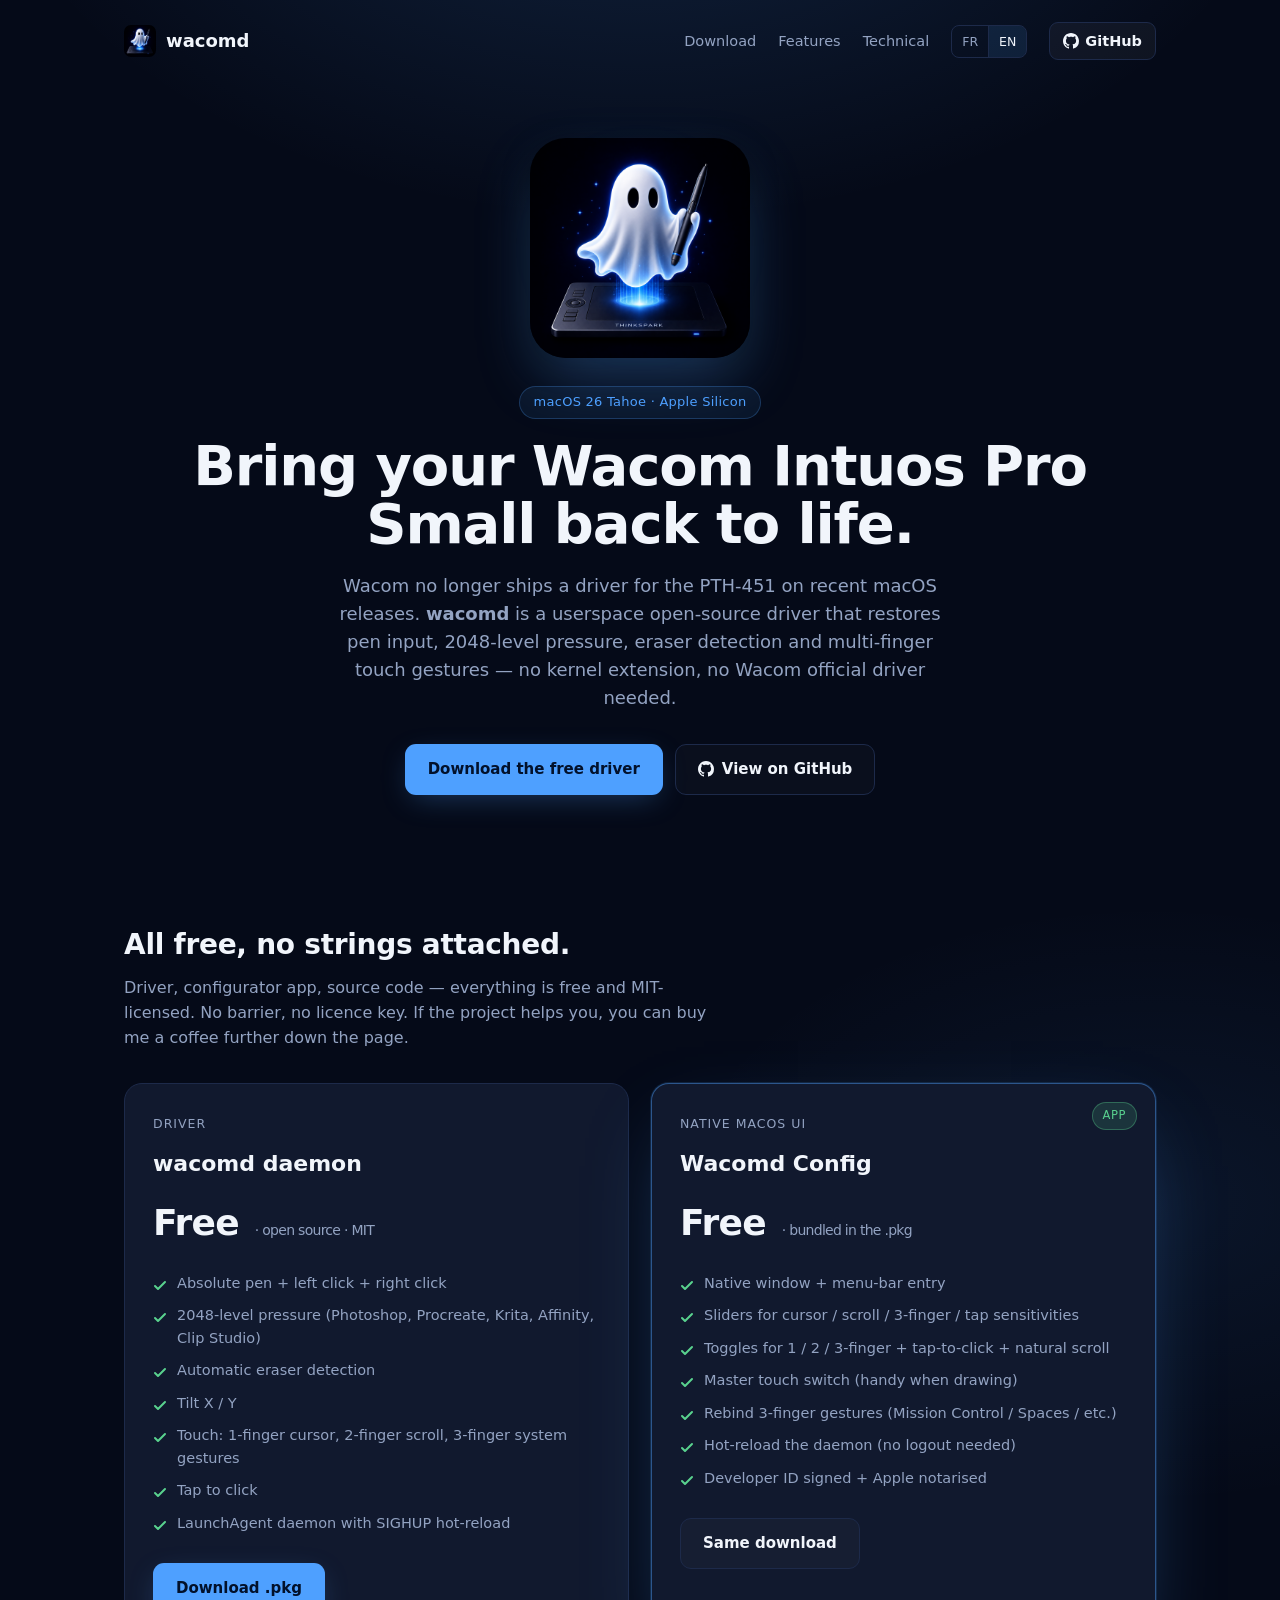
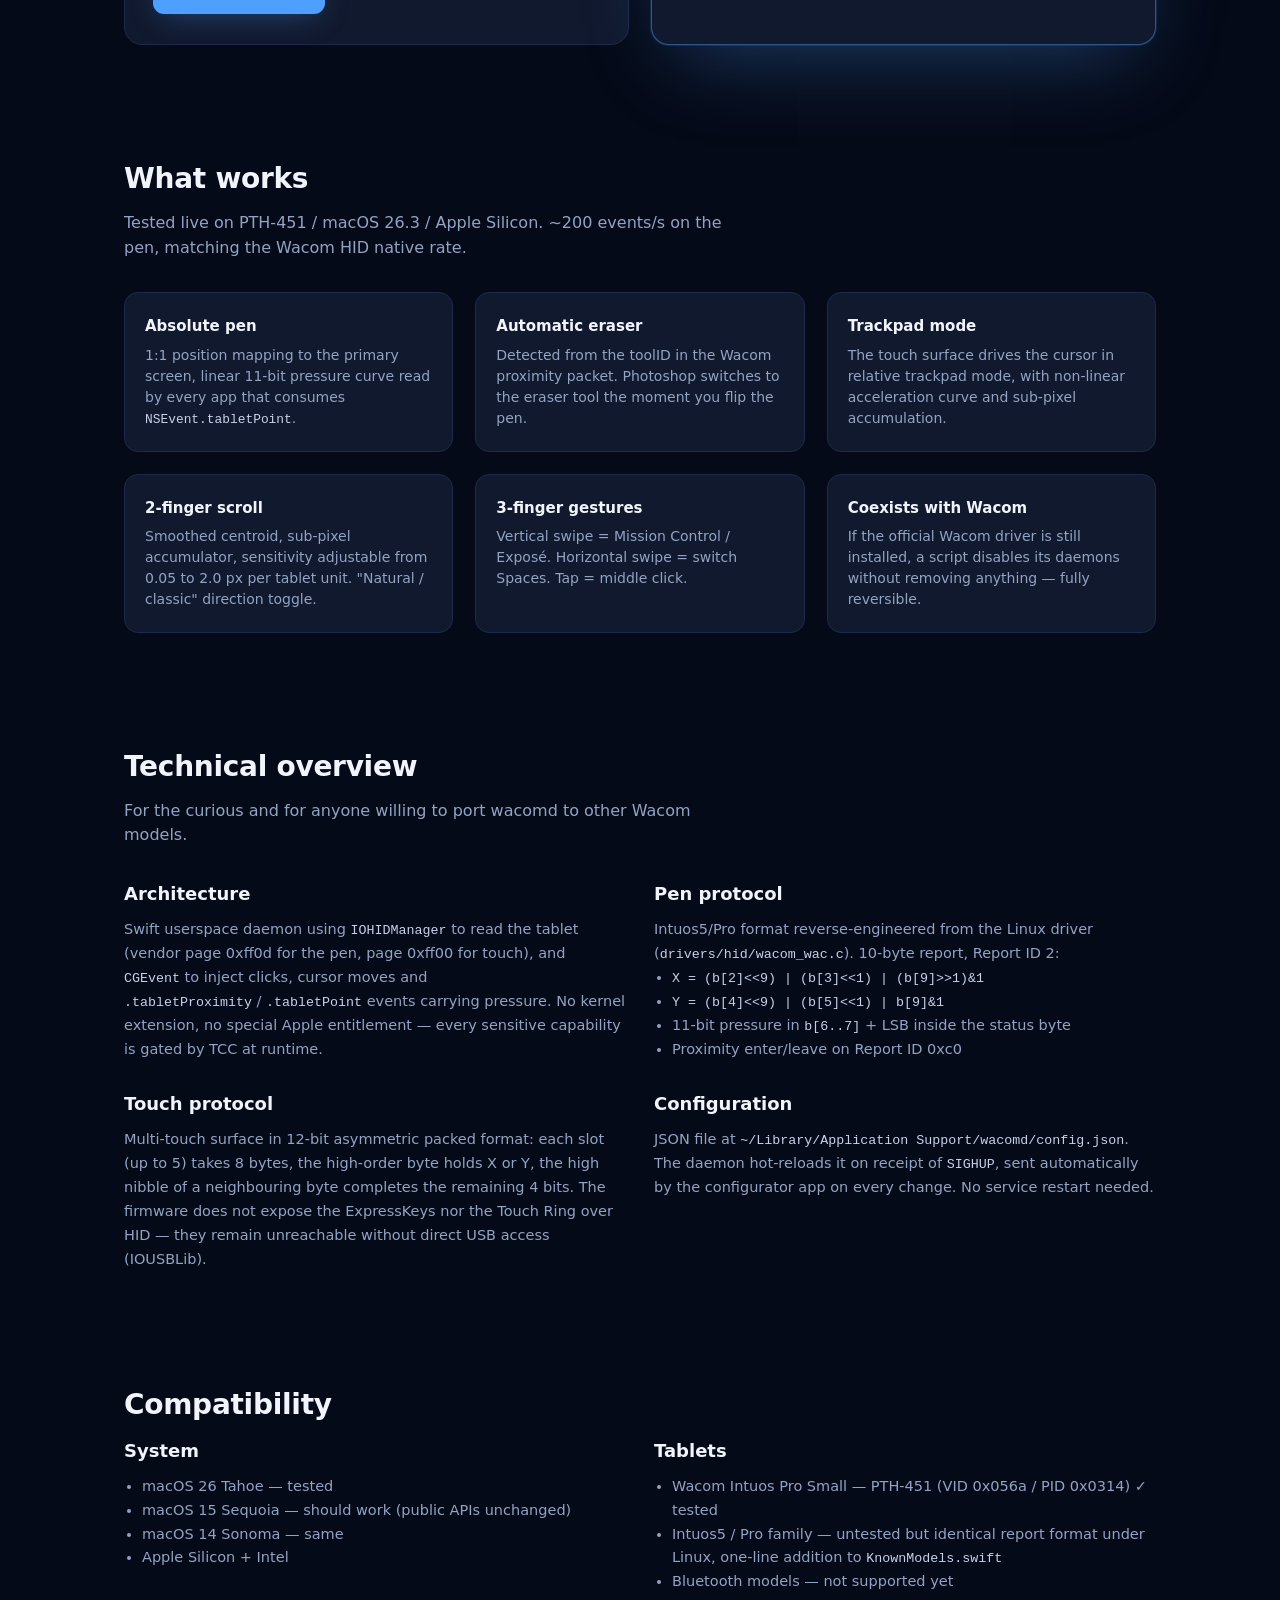
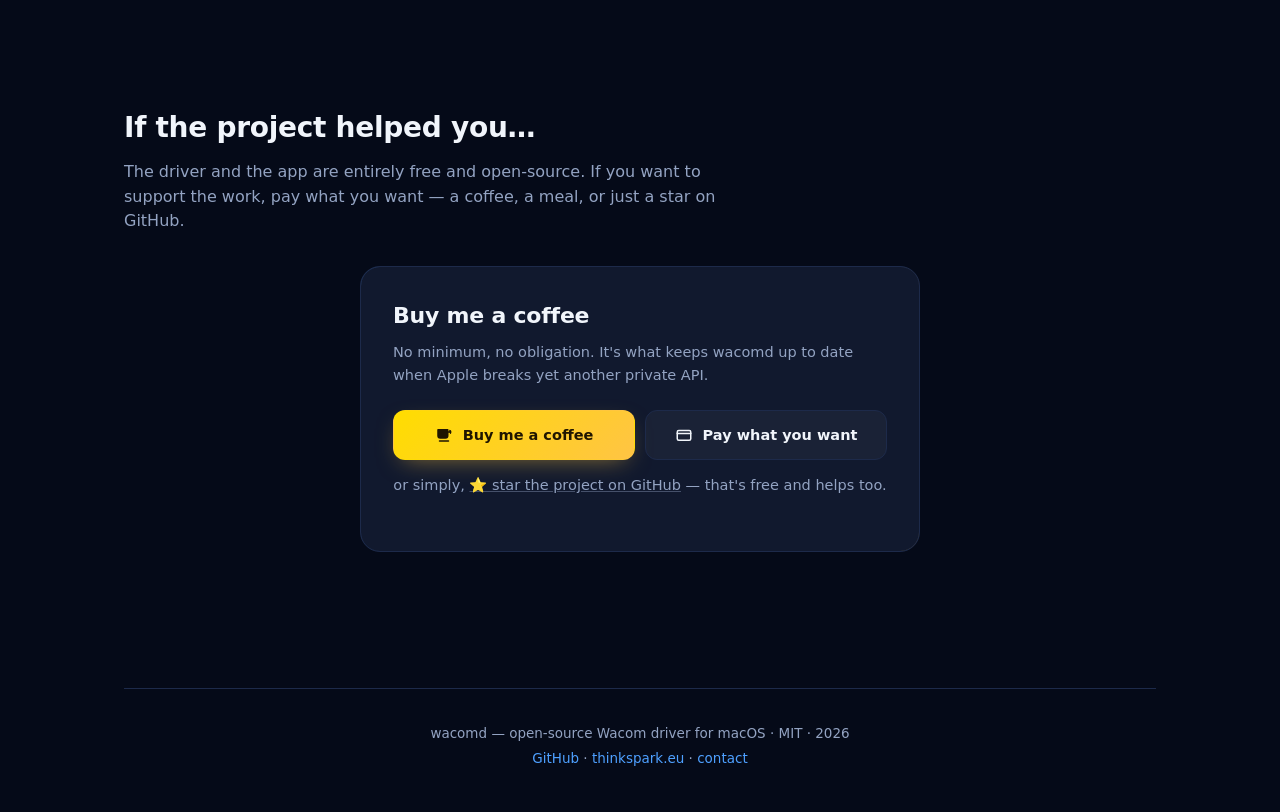
==== commit a79c2a85: "v0.10: switch to fully free + pay-what-you-want tip jar User decided to drop the fixed-price app tie" ====
--- a/web/wacom_PTH-405_Driver/index.en.html
+++ b/web/wacom_PTH-405_Driver/index.en.html
@@ -6,7 +6,7 @@
 <title>wacomd — open-source Wacom Intuos Pro Small driver for macOS Tahoe</title>
 <meta name="description" content="Userspace open-source driver and configurator app for the Wacom Intuos Pro Small (PTH-451) on macOS 26 Tahoe. Pen, 2048-level pressure, eraser, 1/2/3-finger touch gestures.">
 <meta property="og:title" content="wacomd — open-source Wacom PTH-451 driver for macOS Tahoe">
-<meta property="og:description" content="Pen, pressure, multi-finger touch. Free driver, paid configurator app.">
+<meta property="og:description" content="Pen, pressure, multi-finger touch. Fully free and open-source. Pay what you want if it helps you.">
 <meta property="og:image" content="ghost.png">
 <meta property="og:type" content="website">
 <meta name="theme-color" content="#050a18">
@@ -60,19 +60,19 @@
   </section>
 
   <section id="download">
-    <h2 class="reveal">Free driver, paid configurator app</h2>
+    <h2 class="reveal">All free, no strings attached.</h2>
     <p class="sub reveal">
-      The driver is and will stay free and open-source. The configurator app
-      adds a menu-bar settings interface with live sliders, toggles and
-      hot-reload of the daemon.
-    </p>
-
-    <div class="pricing">
+      Driver, configurator app, source code — everything is free and
+      MIT-licensed. No barrier, no licence key. If the project helps you,
+      you can buy me a coffee further down the page.
+    </p>
+
+    <div class="pricing" style="grid-template-columns: 1fr 1fr;">
 
       <div class="price-card reveal">
-        <div class="label">Open Source</div>
-        <h3>wacomd driver</h3>
-        <div class="price">Free <small>· MIT</small></div>
+        <div class="label">Driver</div>
+        <h3>wacomd daemon</h3>
+        <div class="price">Free <small>· open source · MIT</small></div>
         <ul>
           <li>Absolute pen + left click + right click</li>
           <li>2048-level pressure (Photoshop, Procreate, Krita, Affinity, Clip Studio)</li>
@@ -82,16 +82,16 @@
           <li>Tap to click</li>
           <li>LaunchAgent daemon with SIGHUP hot-reload</li>
         </ul>
-        <a class="btn btn-ghost" href="wacomd-latest.pkg" download>Download&nbsp;.pkg</a>
+        <a class="btn btn-primary" href="wacomd-latest.pkg" download>Download&nbsp;.pkg</a>
       </div>
 
       <div class="price-card featured reveal">
-        <div class="badge">Pro</div>
-        <div class="label">Native macOS app</div>
+        <div class="badge">App</div>
+        <div class="label">Native macOS UI</div>
         <h3>Wacomd&nbsp;Config</h3>
-        <div class="price">€4.99 <small>· one-time payment</small></div>
-        <ul>
-          <li>Native SwiftUI menu-bar app (LSUIElement)</li>
+        <div class="price">Free <small>· bundled in the .pkg</small></div>
+        <ul>
+          <li>Native window + menu-bar entry</li>
           <li>Sliders for cursor / scroll / 3-finger / tap sensitivities</li>
           <li>Toggles for 1 / 2 / 3-finger + tap-to-click + natural scroll</li>
           <li>Master touch switch (handy when drawing)</li>
@@ -99,7 +99,7 @@
           <li>Hot-reload the daemon (no logout needed)</li>
           <li>Developer ID signed + Apple notarised</li>
         </ul>
-        <a class="btn btn-primary" href="#buy">Buy</a>
+        <a class="btn btn-ghost" href="wacomd-latest.pkg" download>Same download</a>
       </div>
 
     </div>
@@ -212,63 +212,42 @@
     </div>
   </section>
 
-  <section id="buy">
-    <h2 class="reveal">Buy Wacomd Config</h2>
+  <section id="support">
+    <h2 class="reveal">If the project helped you…</h2>
     <p class="sub reveal">
-      A personal licence, one-time payment, valid on all your Macs.
-      The driver itself stays free and open-source — you don't need to buy
-      the app to make your tablet work.
-    </p>
-
-    <div class="buy-block reveal">
-      <div class="label">Wacomd Config</div>
-      <div class="price-line">
-        <span class="amount">€4.99</span>
-        <span class="terms">one-time payment · no subscription</span>
-      </div>
-      <p class="micro">
-        Instant download of the signed and Apple-notarised build.
-        Personal licence valid on all your Macs.
+      The driver and the app are entirely free and open-source. If you want
+      to support the work, pay what you want — a coffee, a meal, or just a
+      star on GitHub.
+    </p>
+
+    <div class="tipjar reveal">
+      <h3>Buy me a coffee</h3>
+      <p>
+        No minimum, no obligation. It's what keeps wacomd up to date when
+        Apple breaks yet another private API.
       </p>
 
-      <a class="btn btn-primary btn-buy" data-stripe-buy href="#">
-        <svg viewBox="0 0 24 24" fill="none" stroke="currentColor" stroke-width="2" stroke-linecap="round" stroke-linejoin="round" style="width:18px;height:18px;" aria-hidden="true">
-          <rect x="3" y="6" width="18" height="13" rx="2"/>
-          <path d="M3 10h18"/>
-          <path d="M7 15h2"/>
-        </svg>
-        Buy — €4.99
-      </a>
-
-      <div class="trust-row">
-        <span class="trust-pill">
-          <svg viewBox="0 0 14 14" fill="none" stroke="currentColor" stroke-width="2" aria-hidden="true">
-            <path d="M7 1l5 2v4c0 3-2 5-5 6-3-1-5-3-5-6V3l5-2z" stroke-linejoin="round"/>
-            <path d="M5 7l1.5 1.5L9 6" stroke-linecap="round" stroke-linejoin="round"/>
+      <div class="tip-options">
+        <a class="tip-btn tip-coffee" href="https://buymeacoffee.com/REPLACE_WITH_YOUR_USERNAME" target="_blank" rel="noopener">
+          <svg viewBox="0 0 24 24" fill="currentColor" aria-hidden="true">
+            <path d="M19 7h-1V5a1 1 0 0 0-1-1H4a1 1 0 0 0-1 1v8a4 4 0 0 0 4 4h7a4 4 0 0 0 4-4v-2h1a3 3 0 0 0 0-6zm0 4h-1V9h1a1 1 0 0 1 0 2zM6 21h12a1 1 0 0 0 0-2H6a1 1 0 0 0 0 2z"/>
           </svg>
-          Secure payment
-        </span>
-        <span class="trust-pill">
-          <svg viewBox="0 0 14 14" fill="none" stroke="currentColor" stroke-width="2" aria-hidden="true">
-            <path d="M7 1l5 2v4c0 3-2 5-5 6-3-1-5-3-5-6V3l5-2z" stroke-linejoin="round"/>
+          Buy me a coffee
+        </a>
+
+        <a class="tip-btn tip-stripe" href="https://buy.stripe.com/REPLACE_WITH_PWYW_LINK" target="_blank" rel="noopener">
+          <svg viewBox="0 0 24 24" fill="none" stroke="currentColor" stroke-width="2" stroke-linecap="round" stroke-linejoin="round" aria-hidden="true">
+            <rect x="3" y="6" width="18" height="13" rx="2"/>
+            <path d="M3 10h18"/>
           </svg>
-          No subscription
-        </span>
-        <span class="trust-pill">
-          <svg viewBox="0 0 14 14" fill="none" stroke="currentColor" stroke-width="2" aria-hidden="true">
-            <circle cx="7" cy="7" r="6"/>
-            <path d="M7 4v3l2 1" stroke-linecap="round"/>
-          </svg>
-          Instant download
-        </span>
-      </div>
-
-      <div class="stripe-line">
-        <svg viewBox="0 0 60 25" fill="currentColor" aria-hidden="true">
-          <path d="M59.6 14.4c0-4.3-2.1-7.7-6.1-7.7-4 0-6.5 3.4-6.5 7.6 0 5 2.9 7.5 7 7.5 2 0 3.5-.4 4.7-1.1v-3.3c-1.2.6-2.5 1-4.2 1-1.7 0-3.1-.6-3.3-2.6h8.3c.1-.4.1-1 .1-1.4zm-8.4-1.6c0-1.9 1.2-2.7 2.3-2.7s2.2.8 2.2 2.7h-4.5z M40.8 6.7c-1.6 0-2.7.8-3.3 1.3l-.2-1H34v18.7l4.1-.9V20c.6.4 1.5 1 3 1 3 0 5.8-2.4 5.8-7.6-.1-4.8-2.9-6.7-6.1-6.7zm-1 11.7c-1 0-1.6-.4-2-.8V11c.4-.5 1-.8 2-.8 1.6 0 2.7 1.8 2.7 4.1 0 2.4-1.1 4.1-2.7 4.1z M30.7.5l-4.1.9v3.3l4.1-.9z M30.7 6.9h-4.1V21h4.1V6.9z M22.2 8.1l-.3-1.2h-3.5V21h4.1v-9.5c1-1.3 2.6-1 3.1-.9V6.9c-.5-.2-2.4-.6-3.4 1.2z M14 3.4l-4 .9-.1 13.1c0 2.4 1.8 4.2 4.2 4.2 1.4 0 2.4-.3 2.9-.6v-3.3c-.5.2-3.1.9-3.1-1.5V10.4h3.1V6.9h-3.1V3.4zM4.1 11c0-.6.5-.9 1.4-.9 1.2 0 2.8.4 4 1.1V7.4c-1.3-.5-2.6-.7-4-.7C2.2 6.7 0 8.6 0 11.7c0 4.9 6.8 4.1 6.8 6.2 0 .8-.7 1-1.6 1-1.4 0-3.1-.6-4.5-1.4v3.9c1.5.7 3 1 4.5 1 3.4 0 5.7-1.7 5.7-4.9 0-5.4-6.8-4.4-6.8-6.5z"/>
-        </svg>
-        Secure payment via Stripe
-      </div>
+          Pay what you want
+        </a>
+      </div>
+
+      <p class="tip-secondary">
+        or simply,
+        <a href="https://github.com/yanickb/wacomd" target="_blank" rel="noopener">⭐ star the project on GitHub</a> — that's free and helps too.
+      </p>
     </div>
   </section>
 
--- a/web/wacom_PTH-405_Driver/styles.css
+++ b/web/wacom_PTH-405_Driver/styles.css
@@ -384,95 +384,96 @@
 }
 .tech-grid ul { margin-left: 18px; }
 
-/* ---------------- Buy / Stripe block ---------------- */
-.buy-block {
-  max-width: 520px;
+/* ---------------- Tip jar (pay what you want) ---------------- */
+.tipjar {
+  max-width: 560px;
+  margin: 0 auto;
   background: var(--card);
-  border: 1px solid rgba(78, 160, 255, 0.45);
+  border: 1px solid var(--border);
   border-radius: 20px;
   padding: 32px;
-  box-shadow: 0 30px 80px -25px var(--accent-glow);
   position: relative;
   overflow: hidden;
 }
-.buy-block::before {
+.tipjar::before {
   content: "";
   position: absolute;
   inset: -1px;
   border-radius: 20px;
   padding: 1px;
   background: linear-gradient(135deg,
-    rgba(78, 160, 255, 0.4),
-    rgba(78, 160, 255, 0.05) 40%,
-    rgba(89, 210, 142, 0.25));
+    rgba(78, 160, 255, 0.35),
+    rgba(78, 160, 255, 0.05) 50%,
+    rgba(255, 196, 60, 0.25));
   -webkit-mask: linear-gradient(#000 0 0) content-box, linear-gradient(#000 0 0);
           mask: linear-gradient(#000 0 0) content-box, linear-gradient(#000 0 0);
   -webkit-mask-composite: xor;
           mask-composite: exclude;
   pointer-events: none;
 }
-
-.buy-block .label {
-  font-size: 12.5px;
-  text-transform: uppercase;
-  letter-spacing: 0.08em;
-  color: var(--muted);
-}
-.buy-block .price-line {
-  display: flex;
-  align-items: baseline;
+.tipjar h3 {
+  font-size: 22px;
+  margin-bottom: 8px;
+  letter-spacing: -0.01em;
+}
+.tipjar p {
+  color: var(--muted);
+  font-size: 14.5px;
+  line-height: 1.6;
+  margin-bottom: 22px;
+}
+.tip-options {
+  display: grid;
+  grid-template-columns: 1fr 1fr;
   gap: 10px;
-  margin: 12px 0 6px;
-}
-.buy-block .price-line .amount {
-  font-size: 38px;
-  font-weight: 700;
-  letter-spacing: -0.02em;
-}
-.buy-block .price-line .terms { font-size: 14px; color: var(--muted); }
-.buy-block .micro {
-  color: var(--muted);
-  font-size: 14px;
-  margin-bottom: 22px;
-  line-height: 1.55;
-}
-.buy-block .btn-buy {
-  width: 100%;
-  justify-content: center;
-  font-size: 16px;
-  padding: 15px 22px;
-}
-
-.trust-row {
-  display: flex;
-  gap: 10px;
-  flex-wrap: wrap;
-  margin-top: 18px;
-  justify-content: center;
-}
-.trust-pill {
+}
+@media (max-width: 540px) { .tip-options { grid-template-columns: 1fr; } }
+
+.tip-btn {
   display: inline-flex;
   align-items: center;
-  gap: 6px;
-  font-size: 12.5px;
-  color: var(--good);
-  background: var(--good-glow);
-  border: 1px solid rgba(89, 210, 142, 0.32);
-  border-radius: 999px;
-  padding: 5px 11px;
-}
-.trust-pill svg { width: 13px; height: 13px; }
-
-.stripe-line {
-  display: flex;
-  align-items: center;
   justify-content: center;
-  gap: 8px;
-  color: var(--muted);
-  font-size: 12.5px;
-  margin-top: 20px;
-}
-.stripe-line svg { height: 14px; opacity: 0.85; }
+  gap: 10px;
+  padding: 13px 18px;
+  border-radius: 12px;
+  font-weight: 600;
+  font-size: 14.5px;
+  border: 1px solid transparent;
+  transition: transform var(--dur-fast) var(--ease-out),
+              background var(--dur-fast) var(--ease-out),
+              border-color var(--dur-fast) var(--ease-out),
+              box-shadow var(--dur-base) var(--ease-out);
+}
+.tip-btn:hover { text-decoration: none; transform: translateY(-1px); }
+.tip-btn:active { transform: translateY(0); transition-duration: 80ms; }
+.tip-btn svg { width: 18px; height: 18px; flex-shrink: 0; }
+
+.tip-coffee {
+  background: linear-gradient(135deg, #ffdd00, #ffc444);
+  color: #1f1500;
+  box-shadow: 0 8px 24px -10px rgba(255, 196, 60, 0.55);
+}
+.tip-coffee:hover { box-shadow: 0 12px 30px -10px rgba(255, 196, 60, 0.7); }
+
+.tip-stripe {
+  background: rgba(255, 255, 255, 0.04);
+  color: var(--text);
+  border-color: var(--border);
+}
+.tip-stripe:hover { background: rgba(255, 255, 255, 0.08); border-color: #2c3d63; }
+
+.tip-secondary {
+  margin-top: 14px;
+  text-align: center;
+  font-size: 13px;
+  color: var(--muted);
+}
+.tip-secondary a {
+  color: var(--muted);
+  text-decoration: underline;
+  text-decoration-color: rgba(147, 163, 194, 0.4);
+}
+.tip-secondary a:hover { color: var(--text); }
 
 /* ---------------- Footer ---------------- */
 footer {
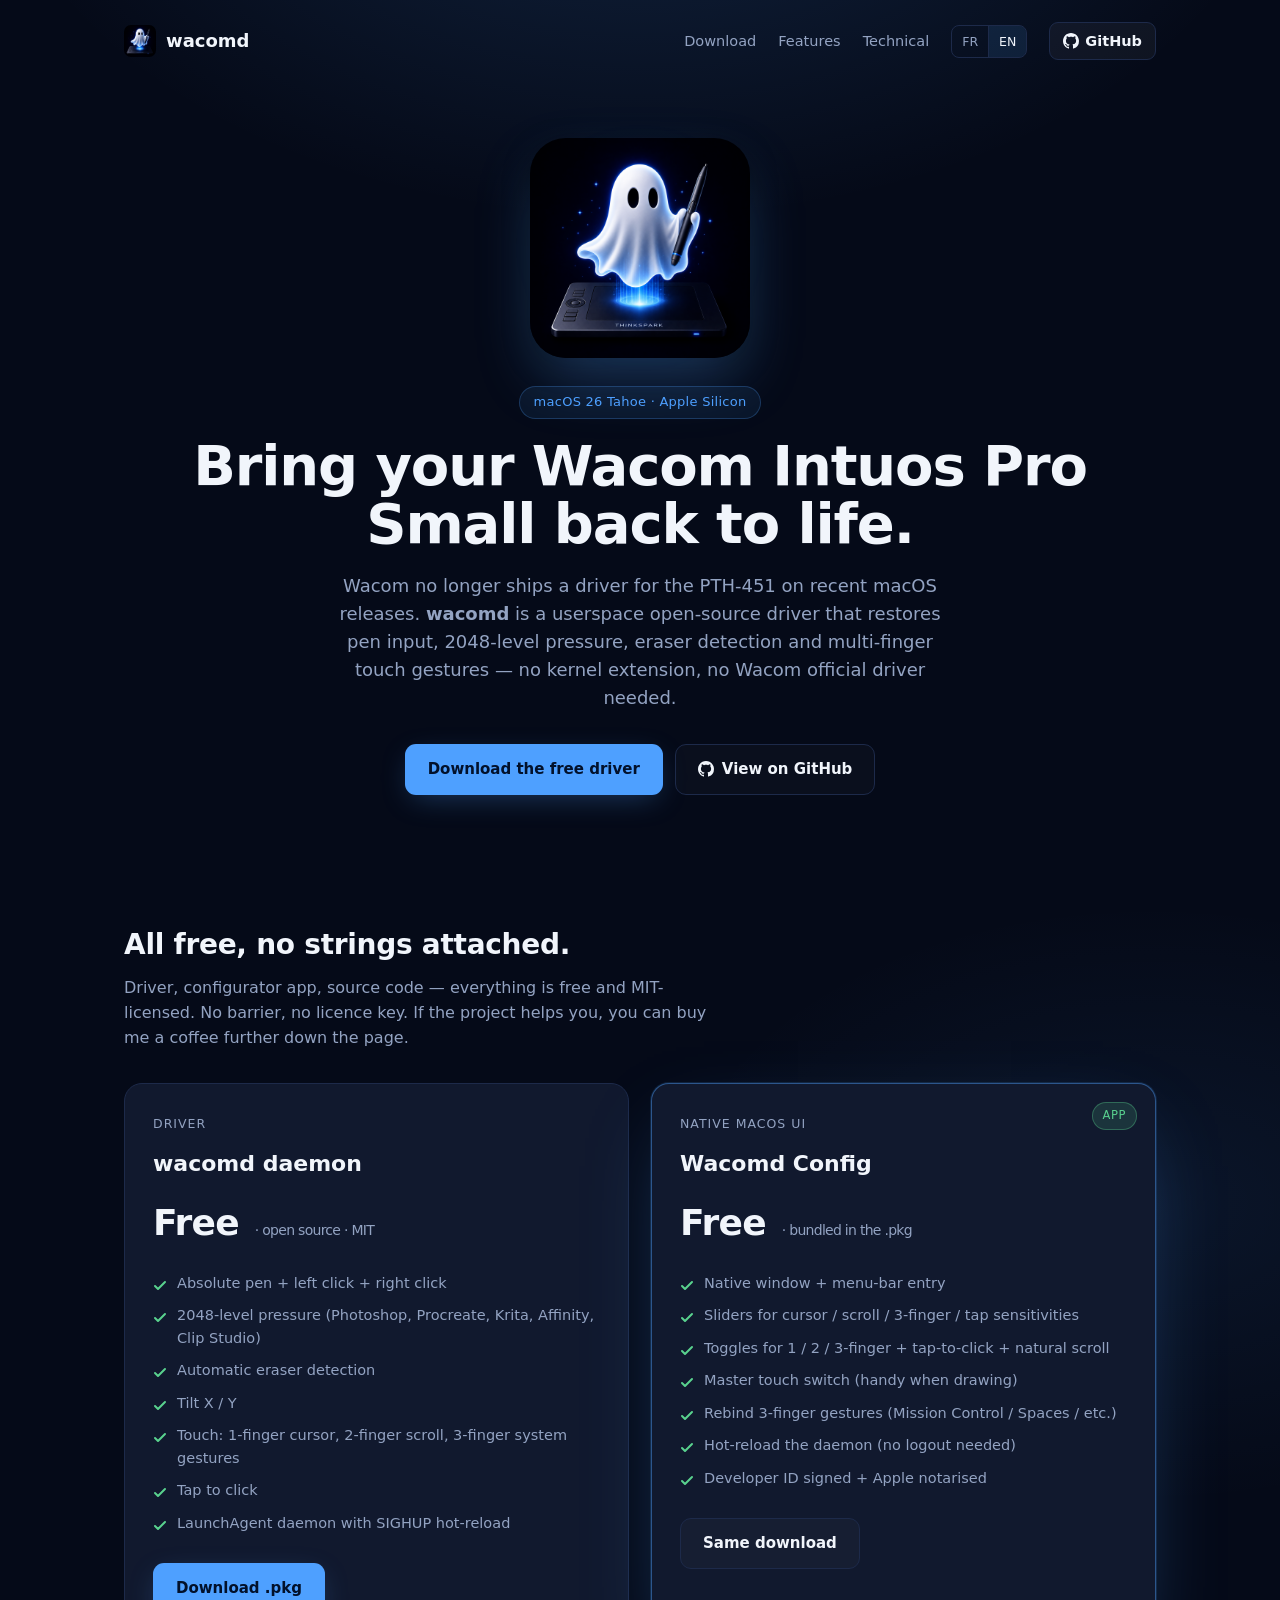
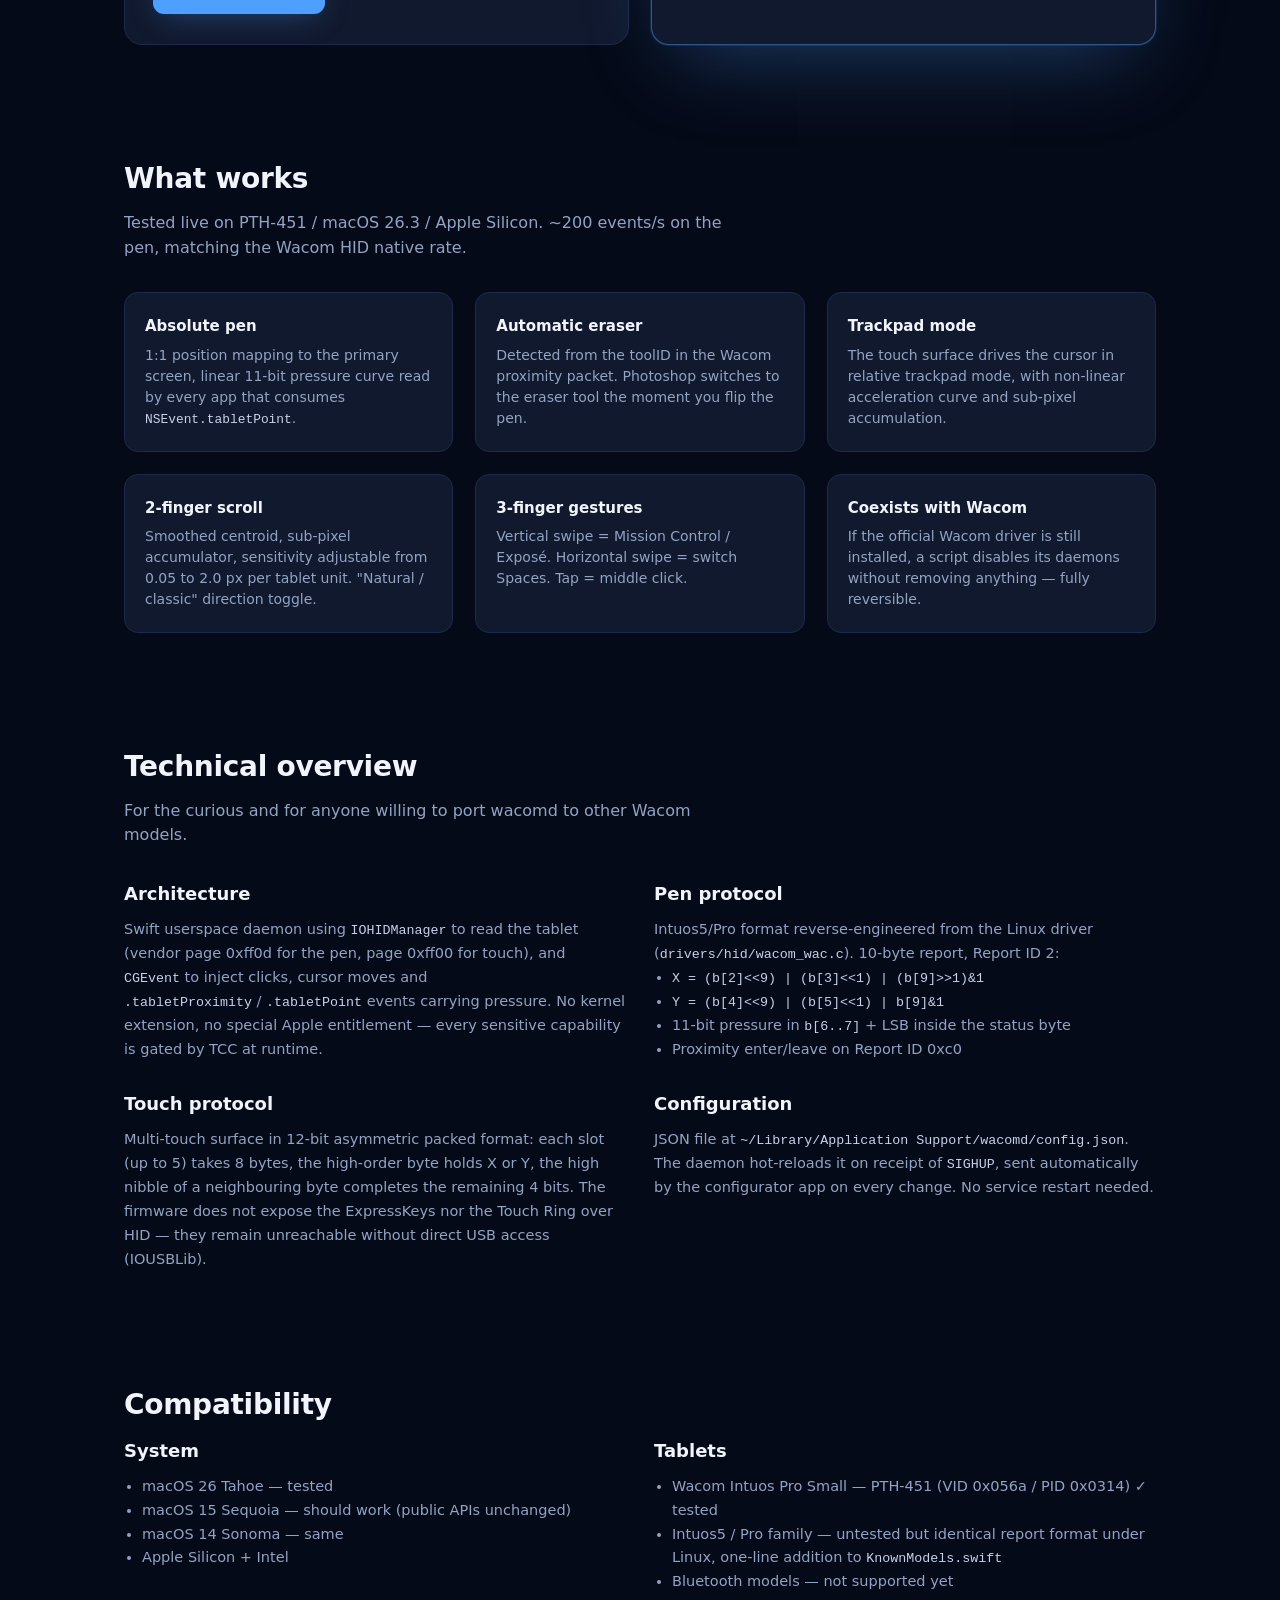
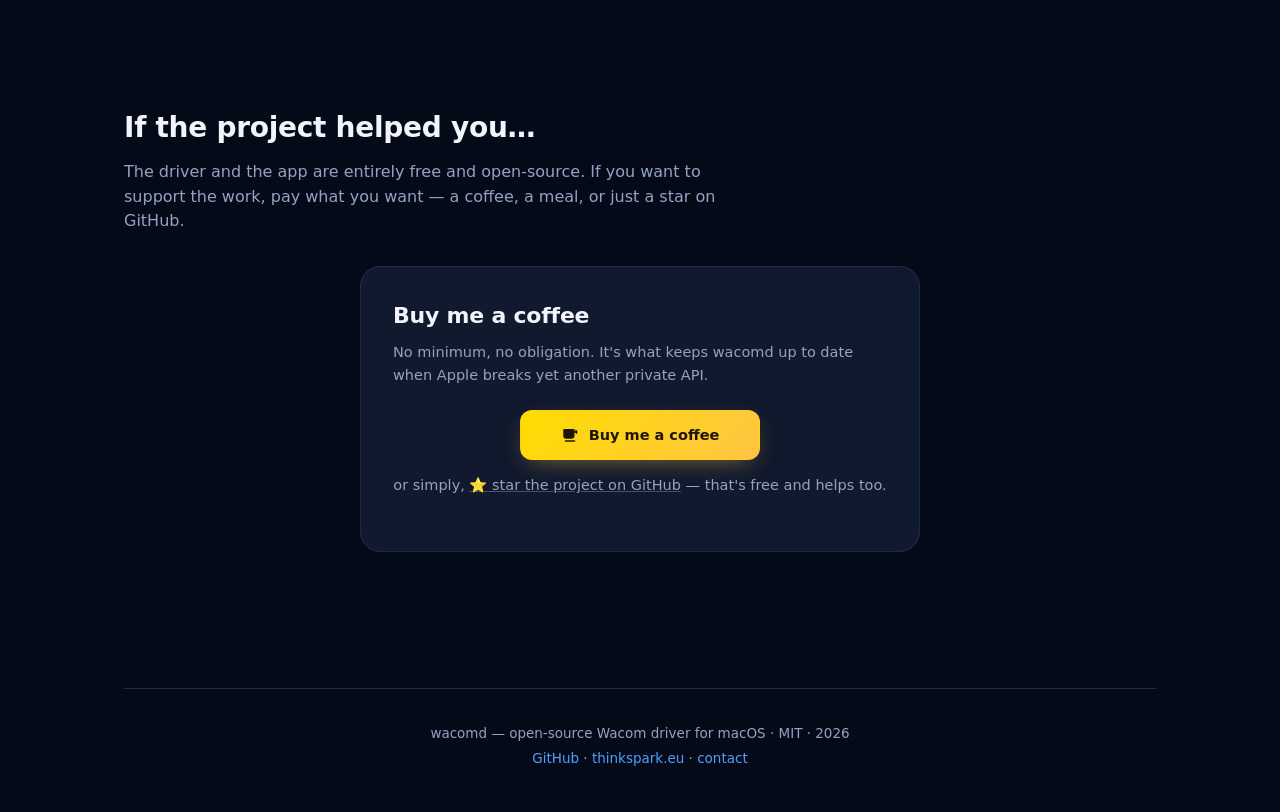
==== commit 6f4b5b76: "v0.10.2: single "Buy me a coffee" CTA pointing directly at Stripe User prefers their own Stripe paym" ====
--- a/web/wacom_PTH-405_Driver/index.en.html
+++ b/web/wacom_PTH-405_Driver/index.en.html
@@ -227,20 +227,12 @@
         Apple breaks yet another private API.
       </p>
 
-      <div class="tip-options">
-        <a class="tip-btn tip-coffee" href="https://buymeacoffee.com/REPLACE_WITH_YOUR_USERNAME" target="_blank" rel="noopener">
+      <div class="tip-options single">
+        <a class="tip-btn tip-coffee" href="https://buy.stripe.com/REPLACE_WITH_PWYW_LINK" target="_blank" rel="noopener">
           <svg viewBox="0 0 24 24" fill="currentColor" aria-hidden="true">
             <path d="M19 7h-1V5a1 1 0 0 0-1-1H4a1 1 0 0 0-1 1v8a4 4 0 0 0 4 4h7a4 4 0 0 0 4-4v-2h1a3 3 0 0 0 0-6zm0 4h-1V9h1a1 1 0 0 1 0 2zM6 21h12a1 1 0 0 0 0-2H6a1 1 0 0 0 0 2z"/>
           </svg>
           Buy me a coffee
-        </a>
-
-        <a class="tip-btn tip-stripe" href="https://buy.stripe.com/REPLACE_WITH_PWYW_LINK" target="_blank" rel="noopener">
-          <svg viewBox="0 0 24 24" fill="none" stroke="currentColor" stroke-width="2" stroke-linecap="round" stroke-linejoin="round" aria-hidden="true">
-            <rect x="3" y="6" width="18" height="13" rx="2"/>
-            <path d="M3 10h18"/>
-          </svg>
-          Pay what you want
         </a>
       </div>
 
--- a/web/wacom_PTH-405_Driver/styles.css
+++ b/web/wacom_PTH-405_Driver/styles.css
@@ -427,6 +427,11 @@
   grid-template-columns: 1fr 1fr;
   gap: 10px;
 }
+.tip-options.single {
+  display: flex;
+  justify-content: center;
+}
+.tip-options.single .tip-btn { min-width: 240px; }
 @media (max-width: 540px) { .tip-options { grid-template-columns: 1fr; } }
 
 .tip-btn {
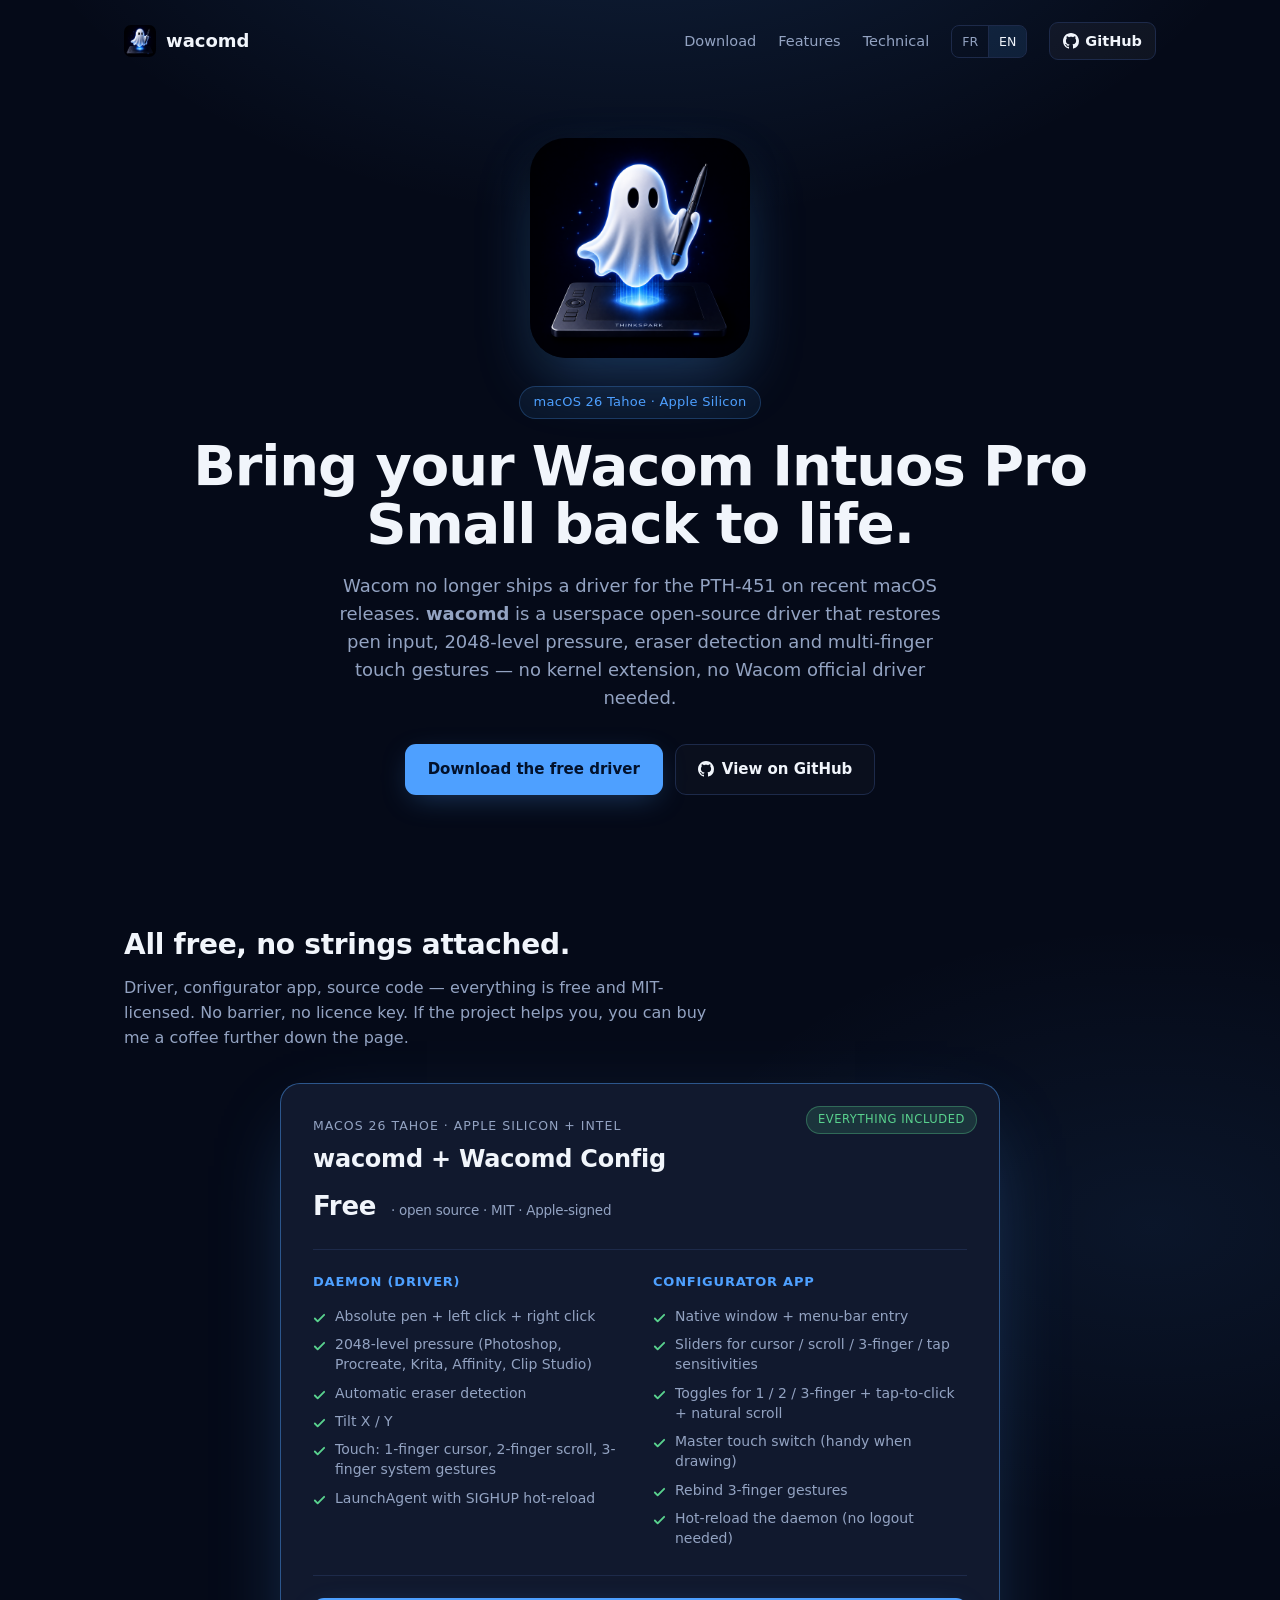
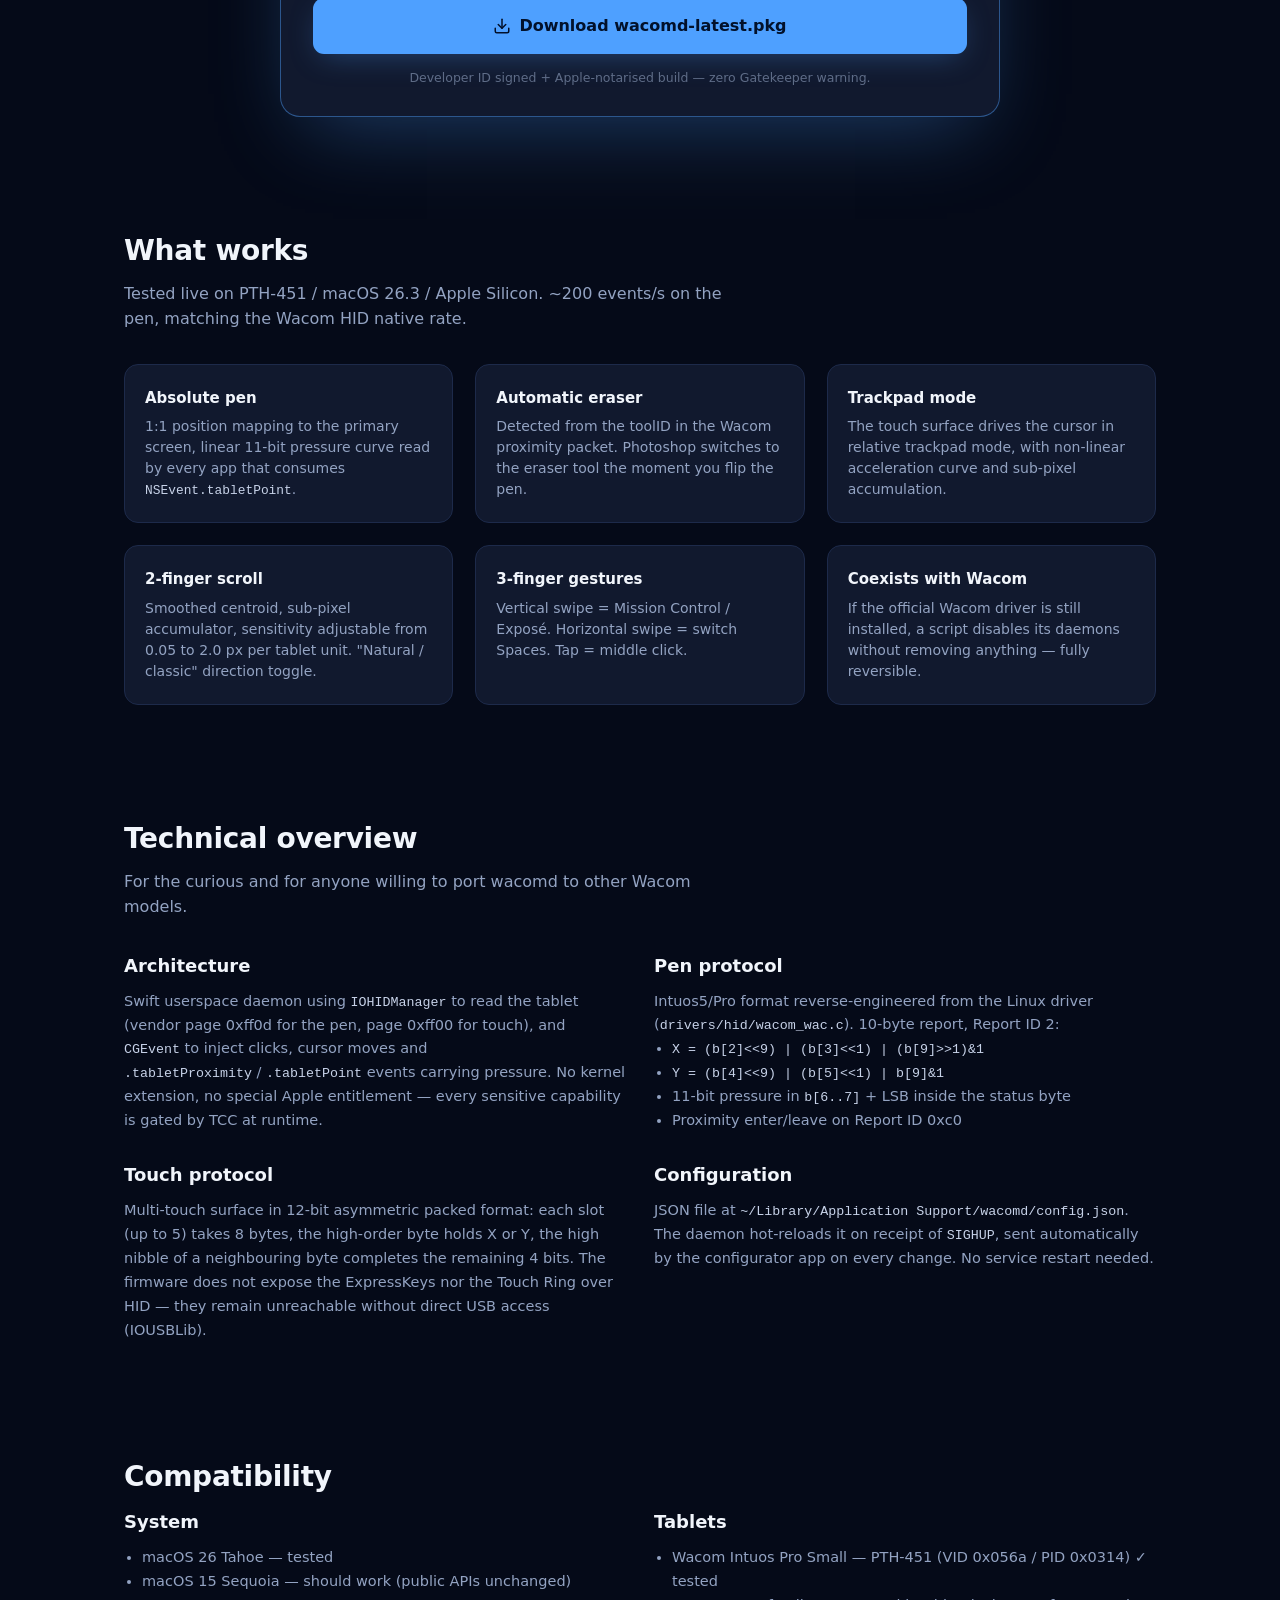
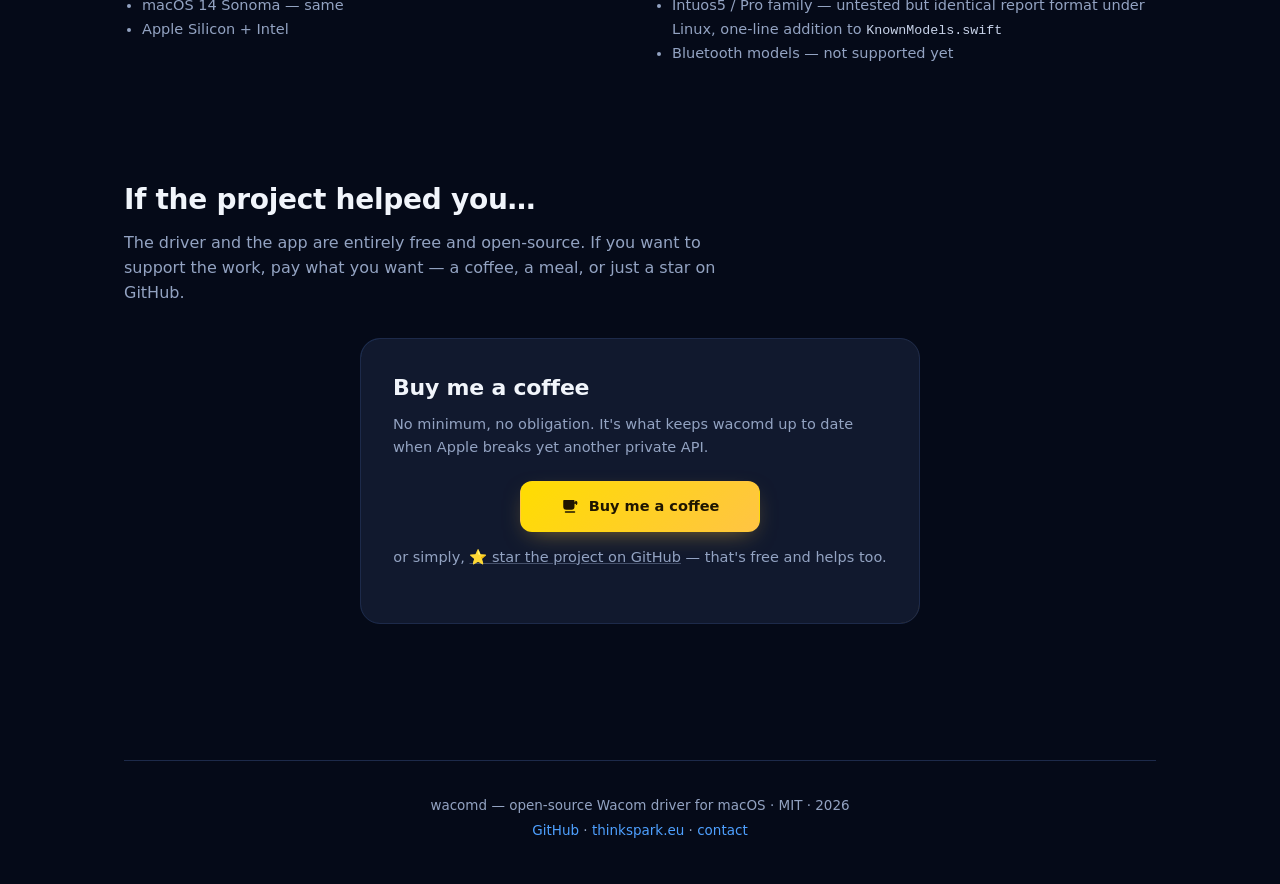
==== commit 011ba5c6: "v0.10.5: merge dual "Free" cards into a single download block User observation : having two side-by-" ====
--- a/web/wacom_PTH-405_Driver/index.en.html
+++ b/web/wacom_PTH-405_Driver/index.en.html
@@ -67,41 +67,48 @@
       you can buy me a coffee further down the page.
     </p>
 
-    <div class="pricing" style="grid-template-columns: 1fr 1fr;">
-
-      <div class="price-card reveal">
-        <div class="label">Driver</div>
-        <h3>wacomd daemon</h3>
-        <div class="price">Free <small>· open source · MIT</small></div>
-        <ul>
-          <li>Absolute pen + left click + right click</li>
-          <li>2048-level pressure (Photoshop, Procreate, Krita, Affinity, Clip Studio)</li>
-          <li>Automatic eraser detection</li>
-          <li>Tilt X / Y</li>
-          <li>Touch: 1-finger cursor, 2-finger scroll, 3-finger system gestures</li>
-          <li>Tap to click</li>
-          <li>LaunchAgent daemon with SIGHUP hot-reload</li>
-        </ul>
-        <a class="btn btn-primary" href="wacomd-latest.pkg" download>Download&nbsp;.pkg</a>
-      </div>
-
-      <div class="price-card featured reveal">
-        <div class="badge">App</div>
-        <div class="label">Native macOS UI</div>
-        <h3>Wacomd&nbsp;Config</h3>
-        <div class="price">Free <small>· bundled in the .pkg</small></div>
-        <ul>
-          <li>Native window + menu-bar entry</li>
-          <li>Sliders for cursor / scroll / 3-finger / tap sensitivities</li>
-          <li>Toggles for 1 / 2 / 3-finger + tap-to-click + natural scroll</li>
-          <li>Master touch switch (handy when drawing)</li>
-          <li>Rebind 3-finger gestures (Mission Control / Spaces / etc.)</li>
-          <li>Hot-reload the daemon (no logout needed)</li>
-          <li>Developer ID signed + Apple notarised</li>
-        </ul>
-        <a class="btn btn-ghost" href="wacomd-latest.pkg" download>Same download</a>
-      </div>
-
+    <div class="download-card reveal">
+      <div class="badge">Everything included</div>
+      <div class="label">macOS 26 Tahoe · Apple Silicon + Intel</div>
+      <h3 class="dl-title">wacomd&nbsp;+&nbsp;Wacomd&nbsp;Config</h3>
+      <div class="price">Free <small>· open source · MIT · Apple-signed</small></div>
+
+      <div class="combined-features">
+        <div>
+          <h4 class="combined-title">Daemon (driver)</h4>
+          <ul>
+            <li>Absolute pen + left click + right click</li>
+            <li>2048-level pressure (Photoshop, Procreate, Krita, Affinity, Clip Studio)</li>
+            <li>Automatic eraser detection</li>
+            <li>Tilt X / Y</li>
+            <li>Touch: 1-finger cursor, 2-finger scroll, 3-finger system gestures</li>
+            <li>LaunchAgent with SIGHUP hot-reload</li>
+          </ul>
+        </div>
+        <div>
+          <h4 class="combined-title">Configurator app</h4>
+          <ul>
+            <li>Native window + menu-bar entry</li>
+            <li>Sliders for cursor / scroll / 3-finger / tap sensitivities</li>
+            <li>Toggles for 1 / 2 / 3-finger + tap-to-click + natural scroll</li>
+            <li>Master touch switch (handy when drawing)</li>
+            <li>Rebind 3-finger gestures</li>
+            <li>Hot-reload the daemon (no logout needed)</li>
+          </ul>
+        </div>
+      </div>
+
+      <a class="btn btn-primary dl-btn" href="wacomd-latest.pkg" download>
+        <svg viewBox="0 0 24 24" fill="none" stroke="currentColor" stroke-width="2" stroke-linecap="round" stroke-linejoin="round" aria-hidden="true">
+          <path d="M21 15v4a2 2 0 0 1-2 2H5a2 2 0 0 1-2-2v-4"/>
+          <polyline points="7 10 12 15 17 10"/>
+          <line x1="12" y1="15" x2="12" y2="3"/>
+        </svg>
+        Download&nbsp;wacomd-latest.pkg
+      </a>
+      <p class="dl-note">
+        Developer ID signed + Apple-notarised build — zero Gatekeeper warning.
+      </p>
     </div>
   </section>
 
@@ -228,7 +235,7 @@
       </p>
 
       <div class="tip-options single">
-        <a class="tip-btn tip-coffee" href="https://buy.stripe.com/REPLACE_WITH_PWYW_LINK" target="_blank" rel="noopener">
+        <a class="tip-btn tip-coffee" href="https://buy.stripe.com/6oU00k5r8b6E6NI7AN8EM01" target="_blank" rel="noopener">
           <svg viewBox="0 0 24 24" fill="currentColor" aria-hidden="true">
             <path d="M19 7h-1V5a1 1 0 0 0-1-1H4a1 1 0 0 0-1 1v8a4 4 0 0 0 4 4h7a4 4 0 0 0 4-4v-2h1a3 3 0 0 0 0-6zm0 4h-1V9h1a1 1 0 0 1 0 2zM6 21h12a1 1 0 0 0 0-2H6a1 1 0 0 0 0 2z"/>
           </svg>
--- a/web/wacom_PTH-405_Driver/styles.css
+++ b/web/wacom_PTH-405_Driver/styles.css
@@ -352,6 +352,106 @@
   text-transform: uppercase;
 }
 
+/* ---------------- Download card (single, replaces dual pricing) ---------------- */
+.download-card {
+  max-width: 720px;
+  margin: 0 auto;
+  background: var(--card);
+  border: 1px solid rgba(78, 160, 255, 0.45);
+  border-radius: 20px;
+  padding: 32px 32px 28px;
+  position: relative;
+  overflow: hidden;
+  box-shadow: 0 30px 80px -25px var(--accent-glow);
+}
+.download-card .badge {
+  position: absolute;
+  top: 22px;
+  right: 22px;
+  background: rgba(89, 210, 142, 0.15);
+  color: var(--good);
+  border: 1px solid rgba(89, 210, 142, 0.35);
+  border-radius: 999px;
+  font-size: 11.5px;
+  letter-spacing: 0.05em;
+  padding: 4px 11px;
+  text-transform: uppercase;
+}
+.download-card .label {
+  font-size: 12.5px;
+  text-transform: uppercase;
+  letter-spacing: 0.08em;
+  color: var(--muted);
+  margin-bottom: 6px;
+}
+.download-card .dl-title {
+  font-size: 24px;
+  letter-spacing: -0.01em;
+  margin-bottom: 4px;
+}
+.download-card .price {
+  font-size: 26px;
+  font-weight: 700;
+  letter-spacing: -0.01em;
+  margin: 8px 0 22px;
+}
+.download-card .price small {
+  font-size: 13.5px;
+  font-weight: 400;
+  color: var(--muted);
+  margin-left: 6px;
+}
+
+.combined-features {
+  display: grid;
+  grid-template-columns: 1fr 1fr;
+  gap: 26px;
+  padding: 22px 0;
+  border-top: 1px solid var(--border);
+  border-bottom: 1px solid var(--border);
+  margin-bottom: 22px;
+}
+@media (max-width: 620px) { .combined-features { grid-template-columns: 1fr; gap: 18px; } }
+.combined-title {
+  font-size: 13px;
+  text-transform: uppercase;
+  letter-spacing: 0.06em;
+  color: var(--accent);
+  margin-bottom: 10px;
+}
+.combined-features ul { list-style: none; margin: 0; }
+.combined-features li {
+  color: var(--muted);
+  padding: 4px 0 4px 22px;
+  position: relative;
+  font-size: 14px;
+  line-height: 1.45;
+}
+.combined-features li::before {
+  content: "";
+  position: absolute;
+  left: 0; top: 10px;
+  width: 13px; height: 13px;
+  background: var(--good);
+  -webkit-mask: url("data:image/svg+xml;utf8,<svg viewBox='0 0 14 14' xmlns='http://www.w3.org/2000/svg'><path d='M2 7l3 3 7-7' stroke='black' stroke-width='2' fill='none' stroke-linecap='round' stroke-linejoin='round'/></svg>") center/contain no-repeat;
+          mask: url("data:image/svg+xml;utf8,<svg viewBox='0 0 14 14' xmlns='http://www.w3.org/2000/svg'><path d='M2 7l3 3 7-7' stroke='black' stroke-width='2' fill='none' stroke-linecap='round' stroke-linejoin='round'/></svg>") center/contain no-repeat;
+}
+
+.dl-btn {
+  width: 100%;
+  justify-content: center;
+  font-size: 16px;
+  padding: 15px 22px;
+}
+.dl-btn svg { width: 18px; height: 18px; }
+
+.dl-note {
+  margin: 14px 0 0;
+  font-size: 12.5px;
+  color: var(--muted-soft);
+  text-align: center;
+}
+
 /* ---------------- Features ---------------- */
 .features { display: grid; grid-template-columns: 1fr 1fr 1fr; gap: 22px; }
 @media (max-width: 720px) { .features { grid-template-columns: 1fr; } }
